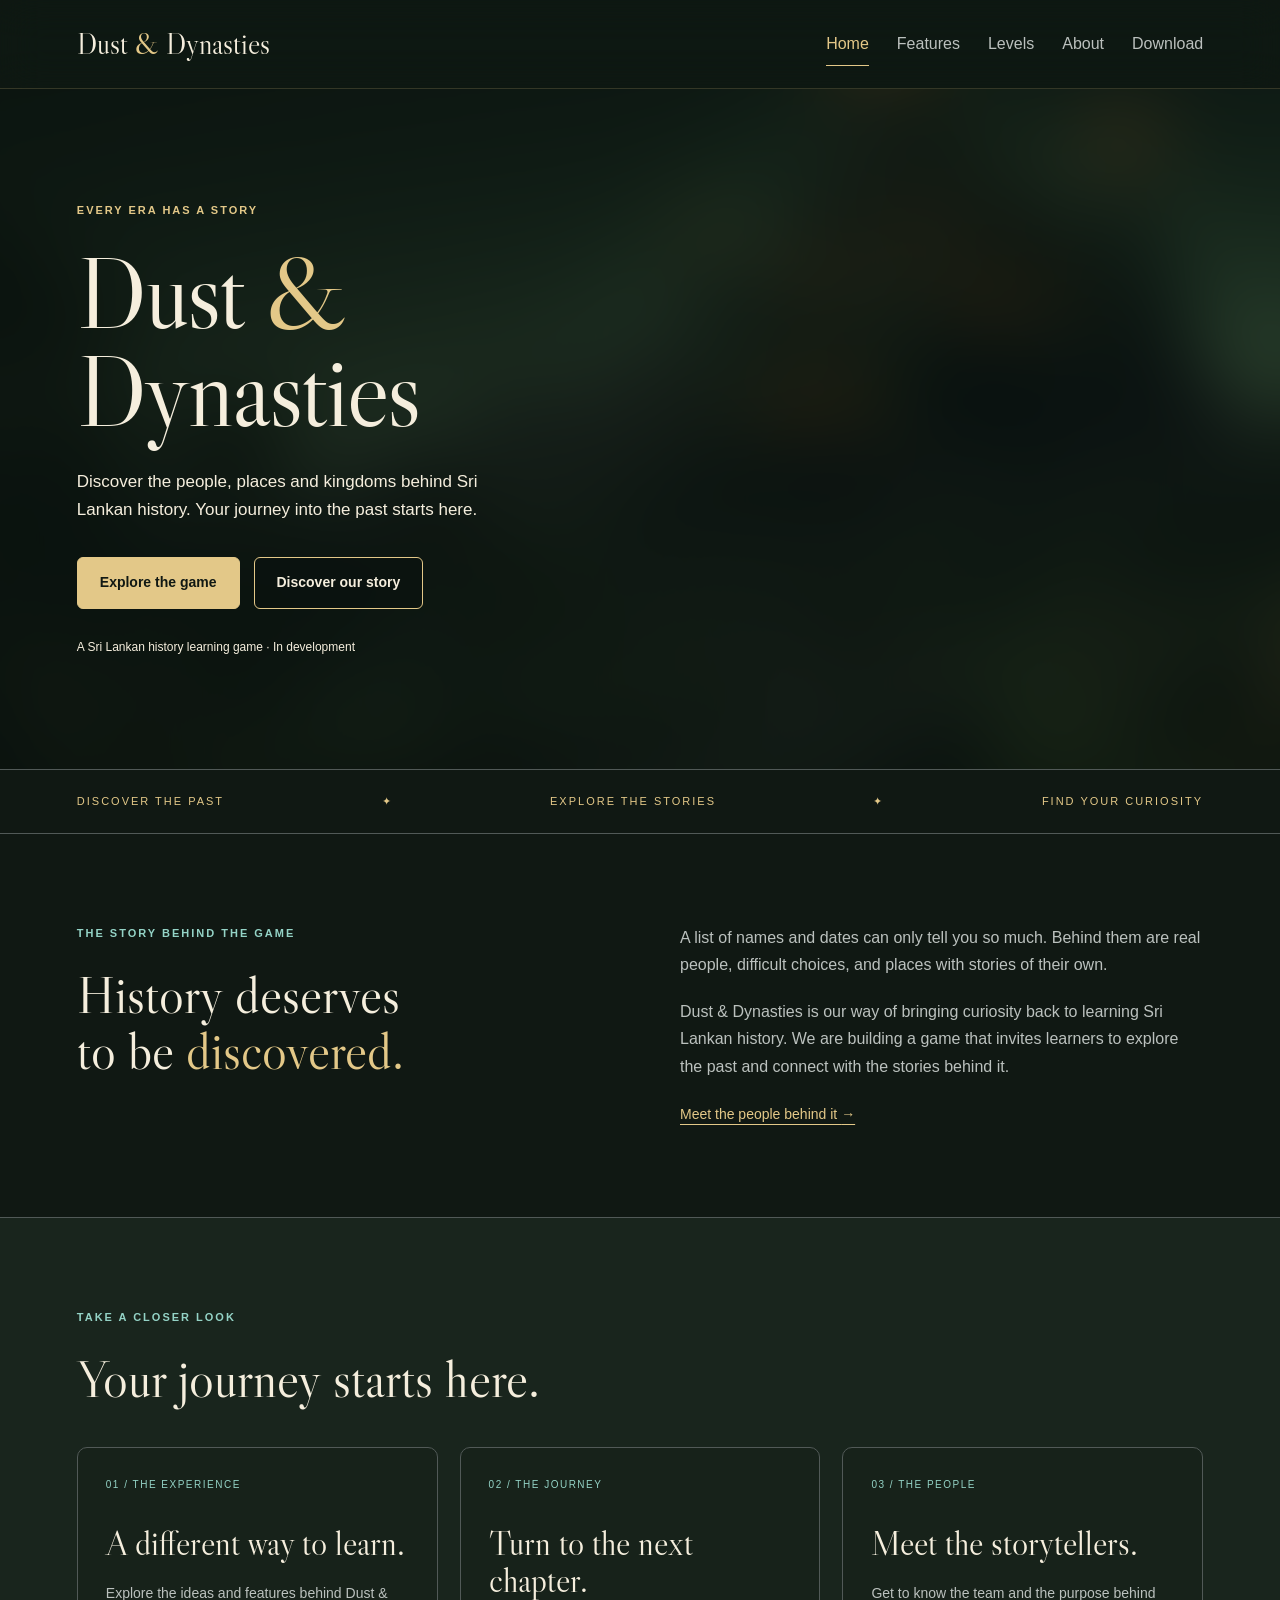
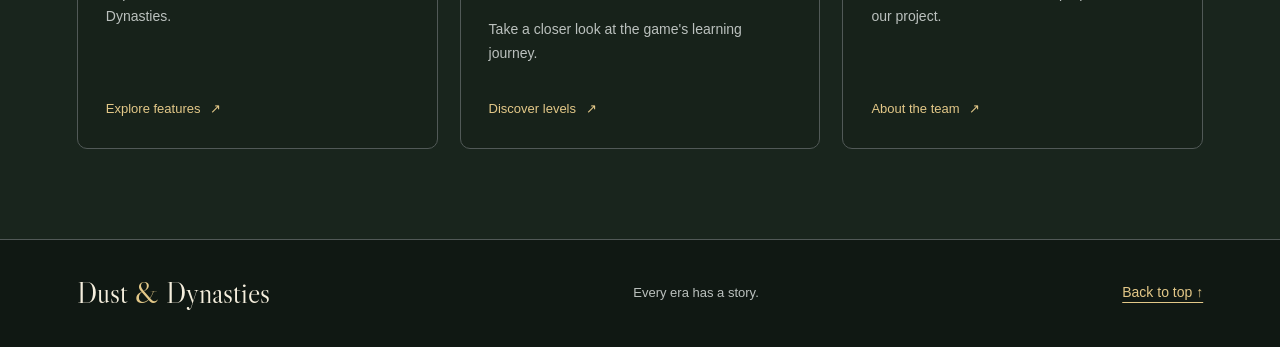
==== index.html @ 49cabfc5 "improve nav bar and animations" ====
<!DOCTYPE html>
<html lang="en">
<head>
    <meta charset="UTF-8">
    <meta name="viewport" content="width=device-width, initial-scale=1.0">
    <meta name="description" content="Discover Dust &amp; Dynasties, a Sri Lankan history learning game. Explore the idea, its features, and the team behind it.">
    <title>Dust &amp; Dynasties | Every era has a story</title>
    <link rel="stylesheet" href="css/style.css?v=9">
    <script src="js/script.js?v=9" defer></script>
</head>
<body>
    <a class="skip-link" href="#main-content">Skip to content</a>

    <header class="site-header">
        <div class="container header-content">
            <a class="logo" href="index.html">Dust <span>&amp;</span> Dynasties</a>

            <button class="menu-button" type="button" aria-controls="main-nav" aria-expanded="false">
                Menu
            </button>

            <nav id="main-nav" aria-label="Main navigation">
                <ul class="nav-links">
                    <li><a class="active" href="index.html" aria-current="page">Home</a></li>
                    <li><a href="features.html">Features</a></li>
                    <li><a href="levels.html">Levels</a></li>
                    <li><a href="about.html">About</a></li>
                    <li><a href="download.html">Download</a></li>
                </ul>
            </nav>
        </div>
    </header>

    <main id="main-content" tabindex="-1">
        <section class="intro">
            <div class="container">
                <div class="intro-copy">
                    <p class="eyebrow">Every era has a story</p>

                    <h1>Dust <span>&amp;</span><br>Dynasties</h1>

                    <p class="intro-text">Discover the people, places and kingdoms behind Sri Lankan history. Your journey into the past starts here.</p>

                    <div class="button-group">
                        <a class="button button-primary" href="features.html">Explore the game</a>
                        <a class="button button-secondary" href="#the-story">Discover our story</a>
                    </div>

                    <p class="intro-note">A Sri Lankan history learning game · In development</p>
                </div>
            </div>
        </section>

        <div class="chapter-strip">
            <div class="container strip-content">
                <span>Discover the past</span>
                <span aria-hidden="true">✦</span>
                <span>Explore the stories</span>
                <span aria-hidden="true">✦</span>
                <span>Find your curiosity</span>
            </div>
        </div>

        <section class="section" id="the-story">
            <div class="container story-layout">
                <div class="reveal">
                    <p class="eyebrow">The story behind the game</p>
                    <h2>History deserves<br>to be <span>discovered.</span></h2>
                </div>

                <div class="story-copy reveal">
                    <p>A list of names and dates can only tell you so much. Behind them are real people, difficult choices, and places with stories of their own.</p>

                    <p>Dust &amp; Dynasties is our way of bringing curiosity back to learning Sri Lankan history. We are building a game that invites learners to explore the past and connect with the stories behind it.</p>

                    <a class="text-link" href="about.html">
                        Meet the people behind it
                        <span aria-hidden="true">&#8594;</span>
                    </a>
                </div>
            </div>
        </section>

        <section class="section explore-section">
            <div class="container">
                <div class="reveal">
                    <p class="eyebrow">Take a closer look</p>
                    <h2>Your journey starts here.</h2>
                </div>

                <div class="card-row">
                    <a class="explore-card reveal" href="features.html">
                        <span class="card-number">01 / THE EXPERIENCE</span>
                        <h3>A different way to learn.</h3>
                        <p>Explore the ideas and features behind Dust &amp; Dynasties.</p>
                        <span class="card-link">
                            Explore features
                            <span aria-hidden="true">&#8599;</span>
                        </span>
                    </a>

                    <a class="explore-card reveal" href="levels.html">
                        <span class="card-number">02 / THE JOURNEY</span>
                        <h3>Turn to the next chapter.</h3>
                        <p>Take a closer look at the game's learning journey.</p>
                        <span class="card-link">
                            Discover levels
                            <span aria-hidden="true">&#8599;</span>
                        </span>
                    </a>

                    <a class="explore-card reveal" href="about.html">
                        <span class="card-number">03 / THE PEOPLE</span>
                        <h3>Meet the storytellers.</h3>
                        <p>Get to know the team and the purpose behind our project.</p>
                        <span class="card-link">
                            About the team
                            <span aria-hidden="true">&#8599;</span>
                        </span>
                    </a>
                </div>
            </div>
        </section>
    </main>

    <footer class="site-footer">
        <div class="container footer-content">
            <a class="logo" href="index.html">Dust <span>&amp;</span> Dynasties</a>
            <p>Every era has a story.</p>
            <a class="text-link" href="#main-content">Back to top &#8593;</a>
        </div>
    </footer>
</body>
</html>
---- css/style.css ----
@import url('https://fonts.googleapis.com/css2?family=Libre+Caslon+Display&display=swap');

:root {
    --background: #101813;
    --surface: #19251D;
    --text: #F5EEDD;
    --muted: #BBC1BE;
    --gold: #E3C888;
    --teal: #94D3C6;
    --border: #515957;
    --heading-font: 'Libre Caslon Display', Georgia, serif;
}

* {
    margin: 0;
    padding: 0;
    box-sizing: border-box;
}

html {
    scroll-behavior: smooth;
    scroll-padding-top: 150px;
}

body {
    background-color: var(--background);
    color: var(--text);
    font-family: Arial, sans-serif;
    font-size: 16px;
    line-height: 1.7;
    min-height: 100vh;
}

h1, h2, h3 {
    font-family: var(--heading-font);
    font-weight: 400;
    line-height: 1.08;
}

h2 {
    font-size: 52px;
}

h3 {
    font-size: 34px;
}

h1 span, h2 span {
    color: var(--gold);
}

a {
    color: inherit;
}

img {
    display: block;
    max-width: 100%;
    height: auto;
}

::selection {
    background-color: var(--gold);
    color: var(--background);
}

.container {
    width: 88%;
    max-width: 1180px;
    margin: 0 auto;
}

a:focus-visible, button:focus-visible {
    outline: 3px solid var(--teal);
    outline-offset: 6px;
}

.skip-link {
    position: fixed;
    top: -100px;
    left: 20px;
    background: var(--gold);
    color: var(--background);
    padding: 12px 20px;
    z-index: 200;
}

.skip-link:focus {
    top: 12px;
}

.site-header {
    position: sticky;
    top: 0;
    z-index: 100;
    background-color: rgba(16, 24, 19, 0.96);
    border-bottom: 1px solid rgba(227, 200, 136, 0.18);
    transition:
        background-color 0.3s ease,
        border-color 0.3s ease,
        box-shadow 0.3s ease;
}

.site-header.is-scrolled {
    border-bottom-color: rgba(227, 200, 136, 0.3);
    box-shadow:
        0 8px 30px rgba(0, 0, 0, 0.22),
        inset 0 1px 0 rgba(255, 255, 255, 0.06);
}

@supports ((backdrop-filter: blur(20px)) or (-webkit-backdrop-filter: blur(20px))) {
    .site-header {
        background-color: rgba(16, 24, 19, 0.55);
        -webkit-backdrop-filter: blur(20px) saturate(150%);
        backdrop-filter: blur(20px) saturate(150%);
    }

    .site-header.is-scrolled {
        background-color: rgba(16, 24, 19, 0.68);
    }
}

.header-content {
    display: flex;
    justify-content: space-between;
    align-items: center;
    gap: 24px;
    padding: 22px 0;
}

.logo {
    font-family: var(--heading-font);
    font-size: 29px;
    text-decoration: none;
    line-height: 1.2;
    transition: color 0.2s ease;
}

.logo span {
    color: var(--gold);
}

.logo:hover {
    color: var(--gold);
}

.nav-links {
    display: flex;
    flex-wrap: wrap;
    gap: 28px;
    list-style: none;
}

.nav-links a {
    display: inline-block;
    padding: 8px 0;
    color: var(--muted);
    text-decoration: none;
    border-bottom: 1px solid transparent;
    transition:
        color 0.2s ease,
        border-color 0.2s ease;
}

.nav-links a:hover, .nav-links a.active {
    color: var(--gold);
    border-bottom-color: var(--gold);
}

.menu-button {
    display: none;
    padding: 10px 16px;
    border: 1px solid var(--gold);
    border-radius: 6px;
    background: transparent;
    color: var(--gold);
    font: inherit;
    cursor: pointer;
    transition:
        background-color 0.2s ease,
        color 0.2s ease;
}

.menu-button:hover {
    background: var(--gold);
    color: var(--background);
}

.eyebrow {
    color: var(--teal);
    font-size: 11px;
    font-weight: bold;
    letter-spacing: 2px;
    text-transform: uppercase;
    margin-bottom: 24px;
}

.intro {
    position: relative;
    overflow: hidden;
    min-height: 680px;
    display: flex;
    align-items: center;
    padding: 90px 0;
    background-color: var(--background);
}

.intro::before {
    content: "";
    position: absolute;
    inset: -100px;
    background-image:
        linear-gradient(
            to right,
            rgba(10, 18, 14, 0.85),
            rgba(10, 18, 14, 0.45)
        ),
        url("../images/home-background.jpg");
    background-size: cover;
    background-position: center;
    background-repeat: no-repeat;
    filter: blur(40px);
}

.intro > .container {
    position: relative;
    z-index: 1;
}

.intro-copy {
    max-width: 580px;
    animation: fade-up 0.8s ease;
}

.intro .eyebrow {
    color: var(--gold);
}

.intro h1 {
    font-size: 100px;
    line-height: 0.98;
    letter-spacing: -2px;
    margin-bottom: 28px;
}

.intro-text {
    max-width: 460px;
    color: var(--text);
    font-size: 17px;
    margin-bottom: 32px;
}

.button-group {
    display: flex;
    flex-wrap: wrap;
    gap: 14px;
}

.button {
    display: inline-block;
    padding: 13px 22px;
    border: 1px solid transparent;
    border-radius: 6px;
    font-size: 14px;
    font-weight: bold;
    text-align: center;
    text-decoration: none;
    transition:
        transform 0.2s ease,
        background-color 0.2s ease,
        color 0.2s ease,
        border-color 0.2s ease,
        box-shadow 0.2s ease;
}

.button-primary {
    background: var(--gold);
    color: var(--background);
    border-color: var(--gold);
}

.button-primary:hover {
    background: var(--text);
    border-color: var(--text);
}

.button-secondary {
    background-color: rgba(10, 18, 14, 0.65);
    border-color: var(--gold);
    color: var(--text);
}

.button-secondary:hover {
    background: var(--gold);
    color: var(--background);
}

.button:active {
    transform: scale(0.98);
}

.intro-note {
    color: var(--text);
    font-size: 12px;
    margin-top: 28px;
}

.chapter-strip {
    border-top: 1px solid var(--border);
    border-bottom: 1px solid var(--border);
}

.strip-content {
    display: flex;
    justify-content: space-between;
    align-items: center;
    gap: 20px;
    padding: 22px 0;
    color: var(--gold);
    font-size: 11px;
    letter-spacing: 2px;
    text-transform: uppercase;
}

.section {
    padding: 90px 0;
}

.story-layout {
    display: flex;
    gap: 80px;
}

.story-layout > div {
    flex: 1;
    min-width: 0;
}

.story-copy p {
    color: var(--muted);
    margin-bottom: 20px;
}

.text-link {
    color: var(--gold);
    text-decoration: underline;
    text-underline-offset: 5px;
    font-size: 14px;
    transition: color 0.2s ease;
}

.text-link:hover {
    color: var(--text);
}

.explore-section {
    background: var(--surface);
    border-top: 1px solid var(--border);
}

.card-row {
    display: flex;
    gap: 22px;
    margin-top: 40px;
}

.explore-card {
    flex: 1;
    min-width: 0;
    padding: 28px;
    border: 1px solid var(--border);
    border-radius: 10px;
    text-decoration: none;
    display: flex;
    flex-direction: column;
    background-color: rgba(16, 24, 19, 0.25);
    transition:
        transform 0.25s ease,
        border-color 0.25s ease,
        background-color 0.25s ease,
        box-shadow 0.25s ease;
}

.explore-card:hover {
    border-color: var(--gold);
    background-color: var(--background);
}

.card-number {
    color: var(--teal);
    font-size: 10px;
    letter-spacing: 1.5px;
    margin-bottom: 32px;
}

.explore-card h3 {
    margin-bottom: 20px;
}

.explore-card p {
    color: var(--muted);
    font-size: 14px;
    margin-bottom: 32px;
}

.card-link {
    color: var(--gold);
    font-size: 13px;
    margin-top: auto;
}

.card-link span {
    display: inline-block;
    margin-left: 6px;
    transition: transform 0.25s ease;
}

.site-footer {
    border-top: 1px solid var(--border);
}

.footer-content {
    display: flex;
    align-items: center;
    justify-content: space-between;
    gap: 24px;
    padding: 36px 0;
}

.footer-content p {
    color: var(--muted);
    font-size: 13px;
}

.reveal.is-visible {
    animation: fade-up 0.7s ease;
}

@keyframes fade-up {
    from {
        opacity: 0;
        transform: translateY(20px);
    }

    to {
        opacity: 1;
        transform: translateY(0);
    }
}

@media (hover: hover) {
    .button:hover {
        transform: translateY(-3px);
        box-shadow: 0 8px 22px rgba(0, 0, 0, 0.2);
    }

    .button:active {
        transform: scale(0.98);
    }

    .explore-card:hover {
        transform: translateY(-6px);
        box-shadow: 0 14px 30px rgba(0, 0, 0, 0.2);
    }

    .explore-card:hover .card-link span {
        transform: translate(3px, -3px);
    }
}

@media (max-width: 1000px) {
    .header-content {
        flex-wrap: wrap;
    }

    .intro h1 {
        font-size: 80px;
    }

    .story-layout {
        gap: 40px;
    }

    .card-row {
        flex-wrap: wrap;
    }

    .explore-card {
        flex-basis: 280px;
    }
}

@media (max-width: 700px) {
    .header-content {
        gap: 16px;
        padding: 16px 0;
    }

    .logo {
        font-size: 25px;
    }

    .header-content > .logo {
        max-width: 65%;
    }

    .menu-ready .menu-button {
        display: block;
    }

    #main-nav {
        width: 100%;
        max-height: 65vh;
        overflow-y: auto;
    }

    .menu-ready #main-nav {
        display: none;
    }

    .menu-ready #main-nav.is-open {
        display: block;
        animation: fade-up 0.25s ease;
    }

    .nav-links {
        flex-direction: column;
        gap: 4px;
    }

    .nav-links a {
        display: block;
        padding: 10px 0;
    }

    .intro {
        min-height: 600px;
        padding: 64px 0;
    }

    .intro::before {
        background-position: 65% center;
        background-image:
            linear-gradient(
                rgba(10, 18, 14, 0.65),
                rgba(10, 18, 14, 0.85)
            ),
            url("../images/home-background.jpg");
    }

    .intro h1 {
        font-size: 64px;
    }

    .intro-text {
        font-size: 16px;
    }

    .strip-content {
        flex-direction: column;
        gap: 10px;
        padding: 24px 0;
    }

    .strip-content span[aria-hidden] {
        display: none;
    }

    .section {
        padding: 56px 0;
    }

    h2 {
        font-size: 42px;
    }

    .story-layout {
        flex-direction: column;
        gap: 28px;
    }

    .card-row {
        flex-direction: column;
    }

    .explore-card {
        flex-basis: auto;
    }

    .footer-content {
        flex-direction: column;
        align-items: flex-start;
    }
}

@media (prefers-reduced-motion: reduce) {
    html {
        scroll-behavior: auto;
    }

    *, *::before, *::after {
        animation: none !important;
        transition: none !important;
    }

    .button:hover, .button:active, .explore-card:hover {
        transform: none;
    }

    .explore-card:hover .card-link span {
        transform: none;
    }
}
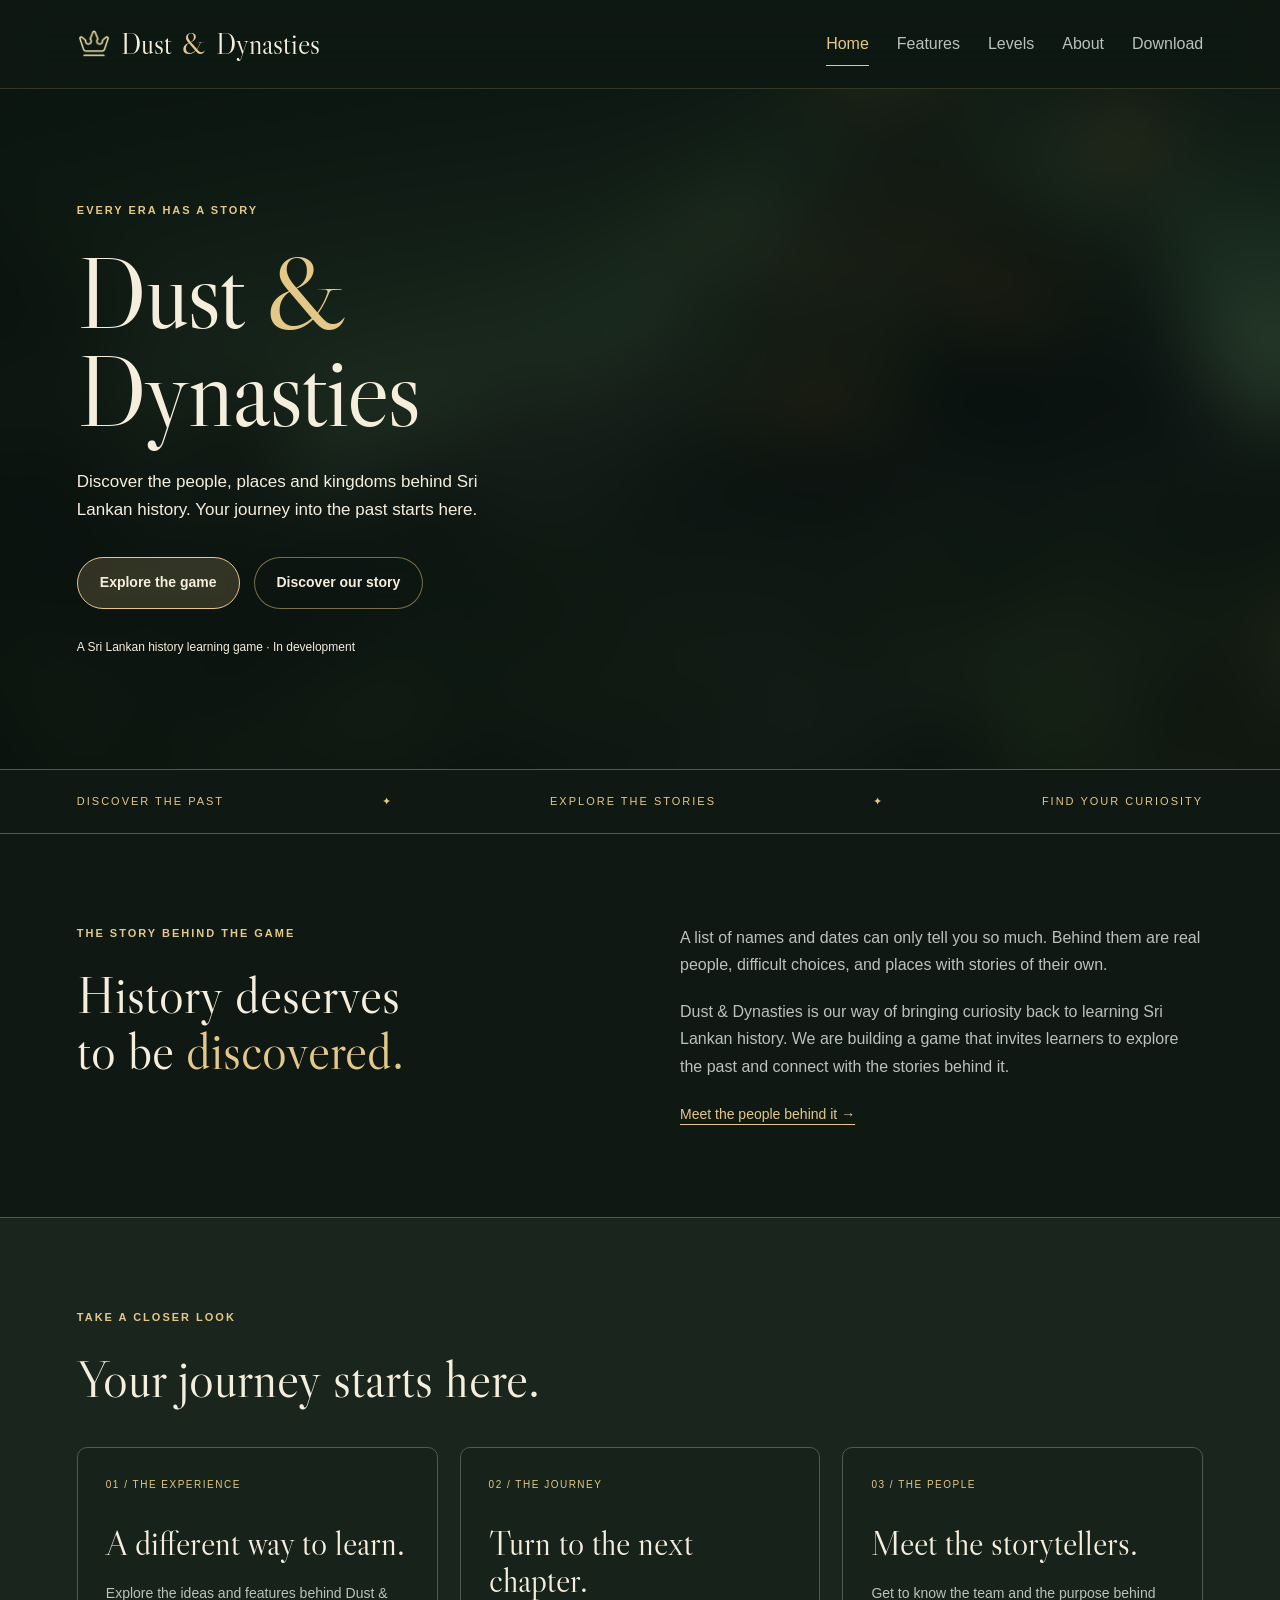
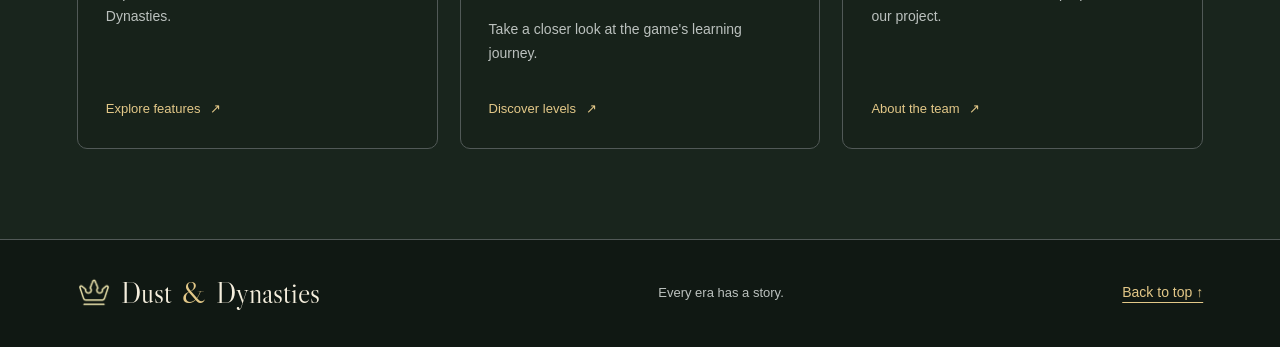
==== commit 7b64be96: "logo added and adjusted the styles" ====
--- a/index.html
+++ b/index.html
@@ -5,19 +5,19 @@
     <meta name="viewport" content="width=device-width, initial-scale=1.0">
     <meta name="description" content="Discover Dust &amp; Dynasties, a Sri Lankan history learning game. Explore the idea, its features, and the team behind it.">
     <title>Dust &amp; Dynasties | Every era has a story</title>
-    <link rel="stylesheet" href="css/style.css?v=9">
-    <script src="js/script.js?v=9" defer></script>
+    <link rel="icon" type="image/png" href="images/logo.png">
+    <link rel="stylesheet" href="css/style.css?v=10">
+    <script src="js/script.js?v=10" defer></script>
 </head>
 <body>
     <a class="skip-link" href="#main-content">Skip to content</a>
 
     <header class="site-header">
         <div class="container header-content">
-            <a class="logo" href="index.html">Dust <span>&amp;</span> Dynasties</a>
-
-            <button class="menu-button" type="button" aria-controls="main-nav" aria-expanded="false">
-                Menu
-            </button>
+            <a class="logo" href="index.html">
+                <img class="logo-img" src="images/logo.png" alt="">
+                Dust <span>&amp;</span> Dynasties
+            </a>
 
             <nav id="main-nav" aria-label="Main navigation">
                 <ul class="nav-links">
@@ -125,7 +125,10 @@
 
     <footer class="site-footer">
         <div class="container footer-content">
-            <a class="logo" href="index.html">Dust <span>&amp;</span> Dynasties</a>
+            <a class="logo" href="index.html">
+                <img class="logo-img" src="images/logo.png" alt="">
+                Dust <span>&amp;</span> Dynasties
+            </a>
             <p>Every era has a story.</p>
             <a class="text-link" href="#main-content">Back to top &#8593;</a>
         </div>
--- a/css/style.css
+++ b/css/style.css
@@ -6,7 +6,6 @@
     --text: #F5EEDD;
     --muted: #BBC1BE;
     --gold: #E3C888;
-    --teal: #94D3C6;
     --border: #515957;
     --heading-font: 'Libre Caslon Display', Georgia, serif;
 }
@@ -71,7 +70,7 @@
 }
 
 a:focus-visible, button:focus-visible {
-    outline: 3px solid var(--teal);
+    outline: 3px solid var(--gold);
     outline-offset: 6px;
 }
 
@@ -129,11 +128,19 @@
 }
 
 .logo {
+    display: flex;
+    align-items: center;
+    gap: 10px;
     font-family: var(--heading-font);
     font-size: 29px;
     text-decoration: none;
     line-height: 1.2;
     transition: color 0.2s ease;
+}
+
+.logo-img {
+    width: 34px;
+    height: auto;
 }
 
 .logo span {
@@ -167,27 +174,8 @@
     border-bottom-color: var(--gold);
 }
 
-.menu-button {
-    display: none;
-    padding: 10px 16px;
-    border: 1px solid var(--gold);
-    border-radius: 6px;
-    background: transparent;
-    color: var(--gold);
-    font: inherit;
-    cursor: pointer;
-    transition:
-        background-color 0.2s ease,
-        color 0.2s ease;
-}
-
-.menu-button:hover {
-    background: var(--gold);
-    color: var(--background);
-}
-
 .eyebrow {
-    color: var(--teal);
+    color: var(--gold);
     font-size: 11px;
     font-weight: bold;
     letter-spacing: 2px;
@@ -260,7 +248,7 @@
     display: inline-block;
     padding: 13px 22px;
     border: 1px solid transparent;
-    border-radius: 6px;
+    border-radius: 999px;
     font-size: 14px;
     font-weight: bold;
     text-align: center;
@@ -274,25 +262,29 @@
 }
 
 .button-primary {
-    background: var(--gold);
-    color: var(--background);
-    border-color: var(--gold);
-}
-
-.button-primary:hover {
-    background: var(--text);
-    border-color: var(--text);
-}
-
-.button-secondary {
-    background-color: rgba(10, 18, 14, 0.65);
+    background-color: rgba(227, 200, 136, 0.18);
     border-color: var(--gold);
     color: var(--text);
+    -webkit-backdrop-filter: blur(8px);
+    backdrop-filter: blur(8px);
+}
+
+.button-primary:hover {
+    background-color: var(--gold);
+    color: var(--background);
+}
+
+.button-secondary {
+    background-color: rgba(16, 24, 19, 0.35);
+    border-color: rgba(227, 200, 136, 0.5);
+    color: var(--text);
+    -webkit-backdrop-filter: blur(8px);
+    backdrop-filter: blur(8px);
 }
 
 .button-secondary:hover {
-    background: var(--gold);
-    color: var(--background);
+    background-color: rgba(227, 200, 136, 0.12);
+    border-color: var(--gold);
 }
 
 .button:active {
@@ -387,7 +379,7 @@
 }
 
 .card-number {
-    color: var(--teal);
+    color: var(--gold);
     font-size: 10px;
     letter-spacing: 1.5px;
     margin-bottom: 32px;
@@ -492,8 +484,10 @@
 
 @media (max-width: 700px) {
     .header-content {
-        gap: 16px;
-        padding: 16px 0;
+        flex-direction: column;
+        align-items: stretch;
+        gap: 12px;
+        padding: 16px 0 10px;
     }
 
     .logo {
@@ -501,36 +495,42 @@
     }
 
     .header-content > .logo {
-        max-width: 65%;
-    }
-
-    .menu-ready .menu-button {
+        max-width: 100%;
+        justify-content: center;
+        text-align: center;
+    }
+
+    #main-nav {
         display: block;
-    }
-
-    #main-nav {
         width: 100%;
-        max-height: 65vh;
-        overflow-y: auto;
-    }
-
-    .menu-ready #main-nav {
+        overflow-x: auto;
+        overflow-y: hidden;
+        scrollbar-width: none;
+    }
+
+    #main-nav::-webkit-scrollbar {
         display: none;
     }
 
-    .menu-ready #main-nav.is-open {
-        display: block;
-        animation: fade-up 0.25s ease;
-    }
-
     .nav-links {
-        flex-direction: column;
-        gap: 4px;
+        flex-direction: row;
+        flex-wrap: nowrap;
+        justify-content: space-between;
+        gap: 20px;
+        width: max-content;
+        min-width: 100%;
+        padding: 8px 6px;
+    }
+
+    .nav-links li {
+        flex-shrink: 0;
     }
 
     .nav-links a {
         display: block;
-        padding: 10px 0;
+        padding: 8px 0;
+        font-size: 13px;
+        white-space: nowrap;
     }
 
     .intro {
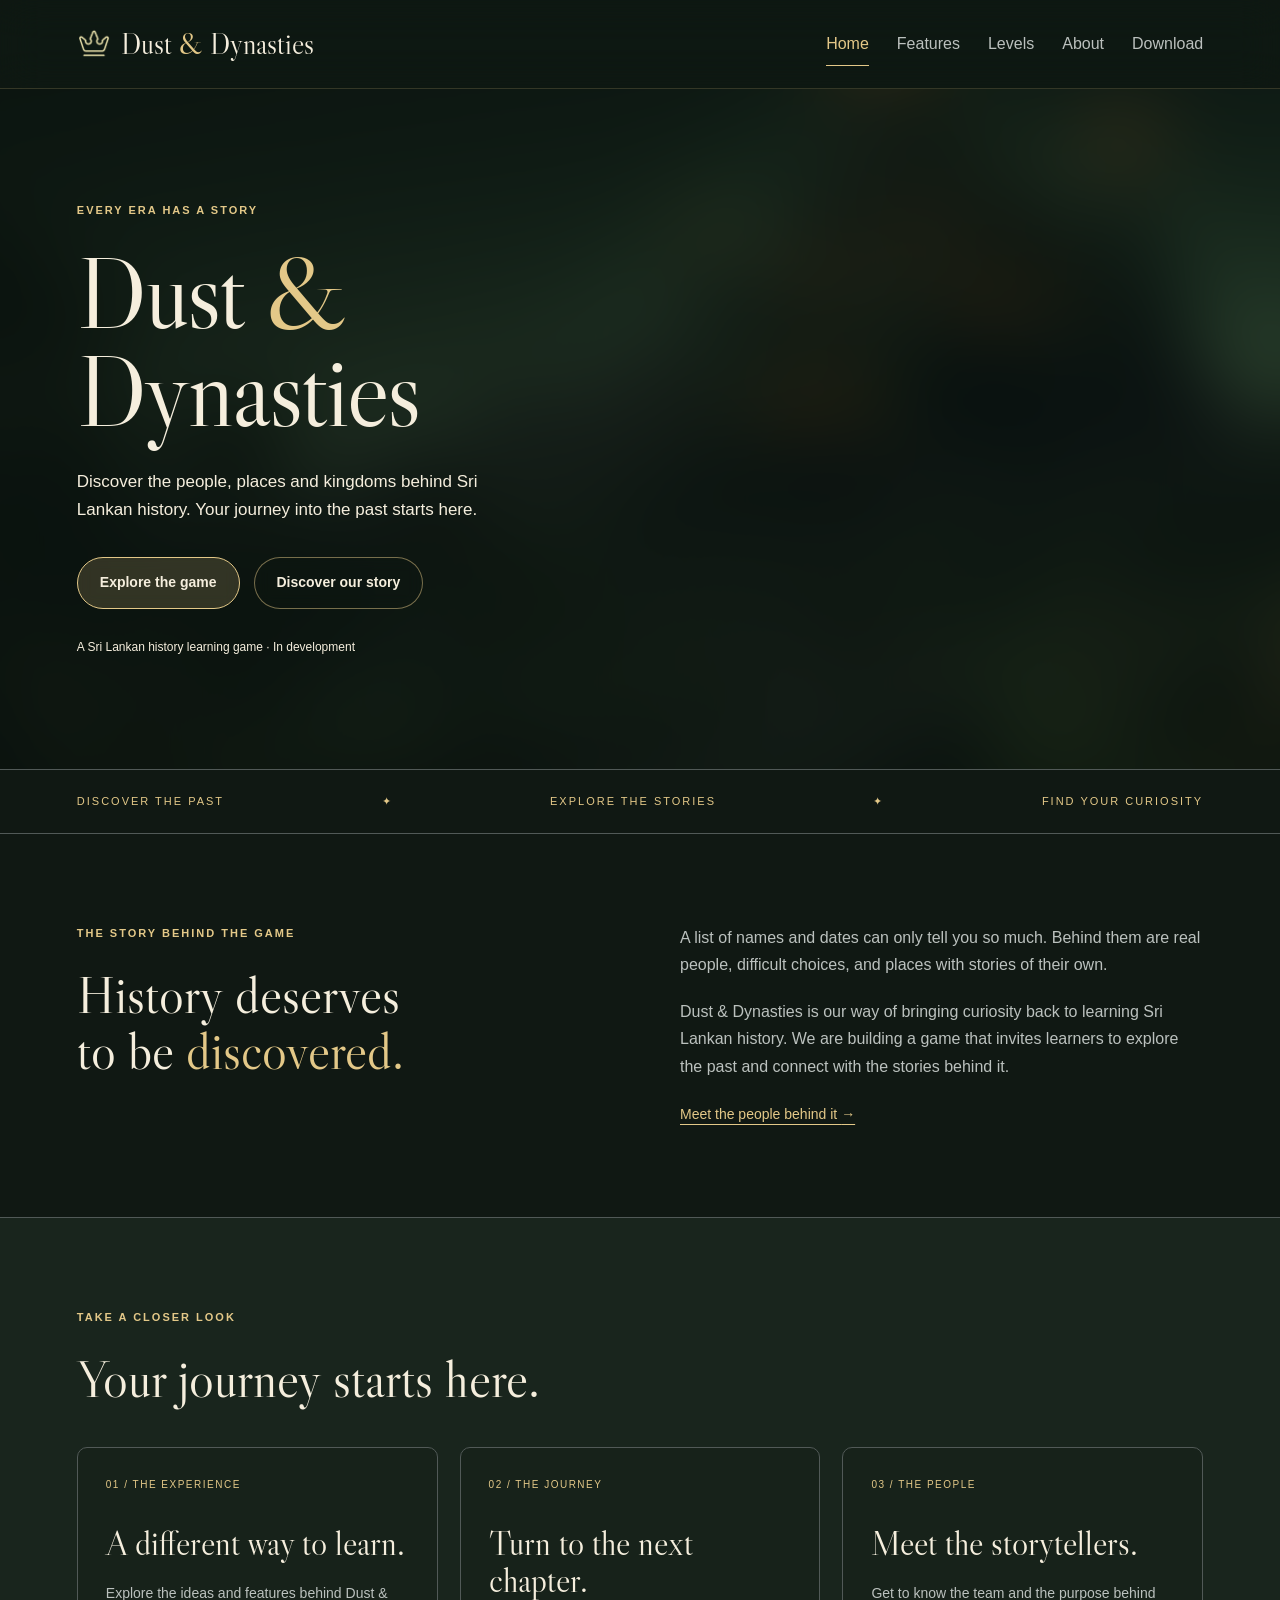
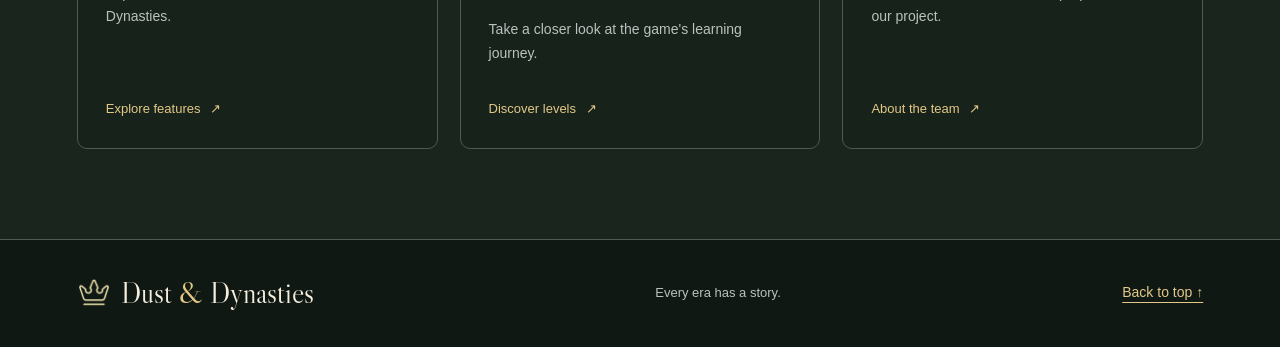
==== commit 9006b838: "refactor logo structure and enhance reveal animations" ====
--- a/index.html
+++ b/index.html
@@ -6,8 +6,8 @@
     <meta name="description" content="Discover Dust &amp; Dynasties, a Sri Lankan history learning game. Explore the idea, its features, and the team behind it.">
     <title>Dust &amp; Dynasties | Every era has a story</title>
     <link rel="icon" type="image/png" href="images/logo.png">
-    <link rel="stylesheet" href="css/style.css?v=10">
-    <script src="js/script.js?v=10" defer></script>
+    <link rel="stylesheet" href="css/style.css?v=11">
+    <script src="js/script.js?v=11" defer></script>
 </head>
 <body>
     <a class="skip-link" href="#main-content">Skip to content</a>
@@ -16,7 +16,7 @@
         <div class="container header-content">
             <a class="logo" href="index.html">
                 <img class="logo-img" src="images/logo.png" alt="">
-                Dust <span>&amp;</span> Dynasties
+                <span class="logo-text">Dust <span>&amp;</span> Dynasties</span>
             </a>
 
             <nav id="main-nav" aria-label="Main navigation">
@@ -127,7 +127,7 @@
         <div class="container footer-content">
             <a class="logo" href="index.html">
                 <img class="logo-img" src="images/logo.png" alt="">
-                Dust <span>&amp;</span> Dynasties
+                <span class="logo-text">Dust <span>&amp;</span> Dynasties</span>
             </a>
             <p>Every era has a story.</p>
             <a class="text-link" href="#main-content">Back to top &#8593;</a>
--- a/css/style.css
+++ b/css/style.css
@@ -143,7 +143,7 @@
     height: auto;
 }
 
-.logo span {
+.logo-text span {
     color: var(--gold);
 }
 
@@ -424,8 +424,17 @@
     font-size: 13px;
 }
 
-.reveal.is-visible {
-    animation: fade-up 0.7s ease;
+.can-reveal .reveal {
+    opacity: 0;
+    transform: translateY(20px);
+    transition:
+        opacity 0.7s ease,
+        transform 0.7s ease;
+}
+
+.can-reveal .reveal.is-visible {
+    opacity: 1;
+    transform: translateY(0);
 }
 
 @keyframes fade-up {
@@ -498,6 +507,19 @@
         max-width: 100%;
         justify-content: center;
         text-align: center;
+    }
+
+    .logo-img {
+        width: 28px;
+    }
+
+    .button-group {
+        flex-direction: column;
+        align-items: stretch;
+    }
+
+    .button {
+        padding: 14px 22px;
     }
 
     #main-nav {
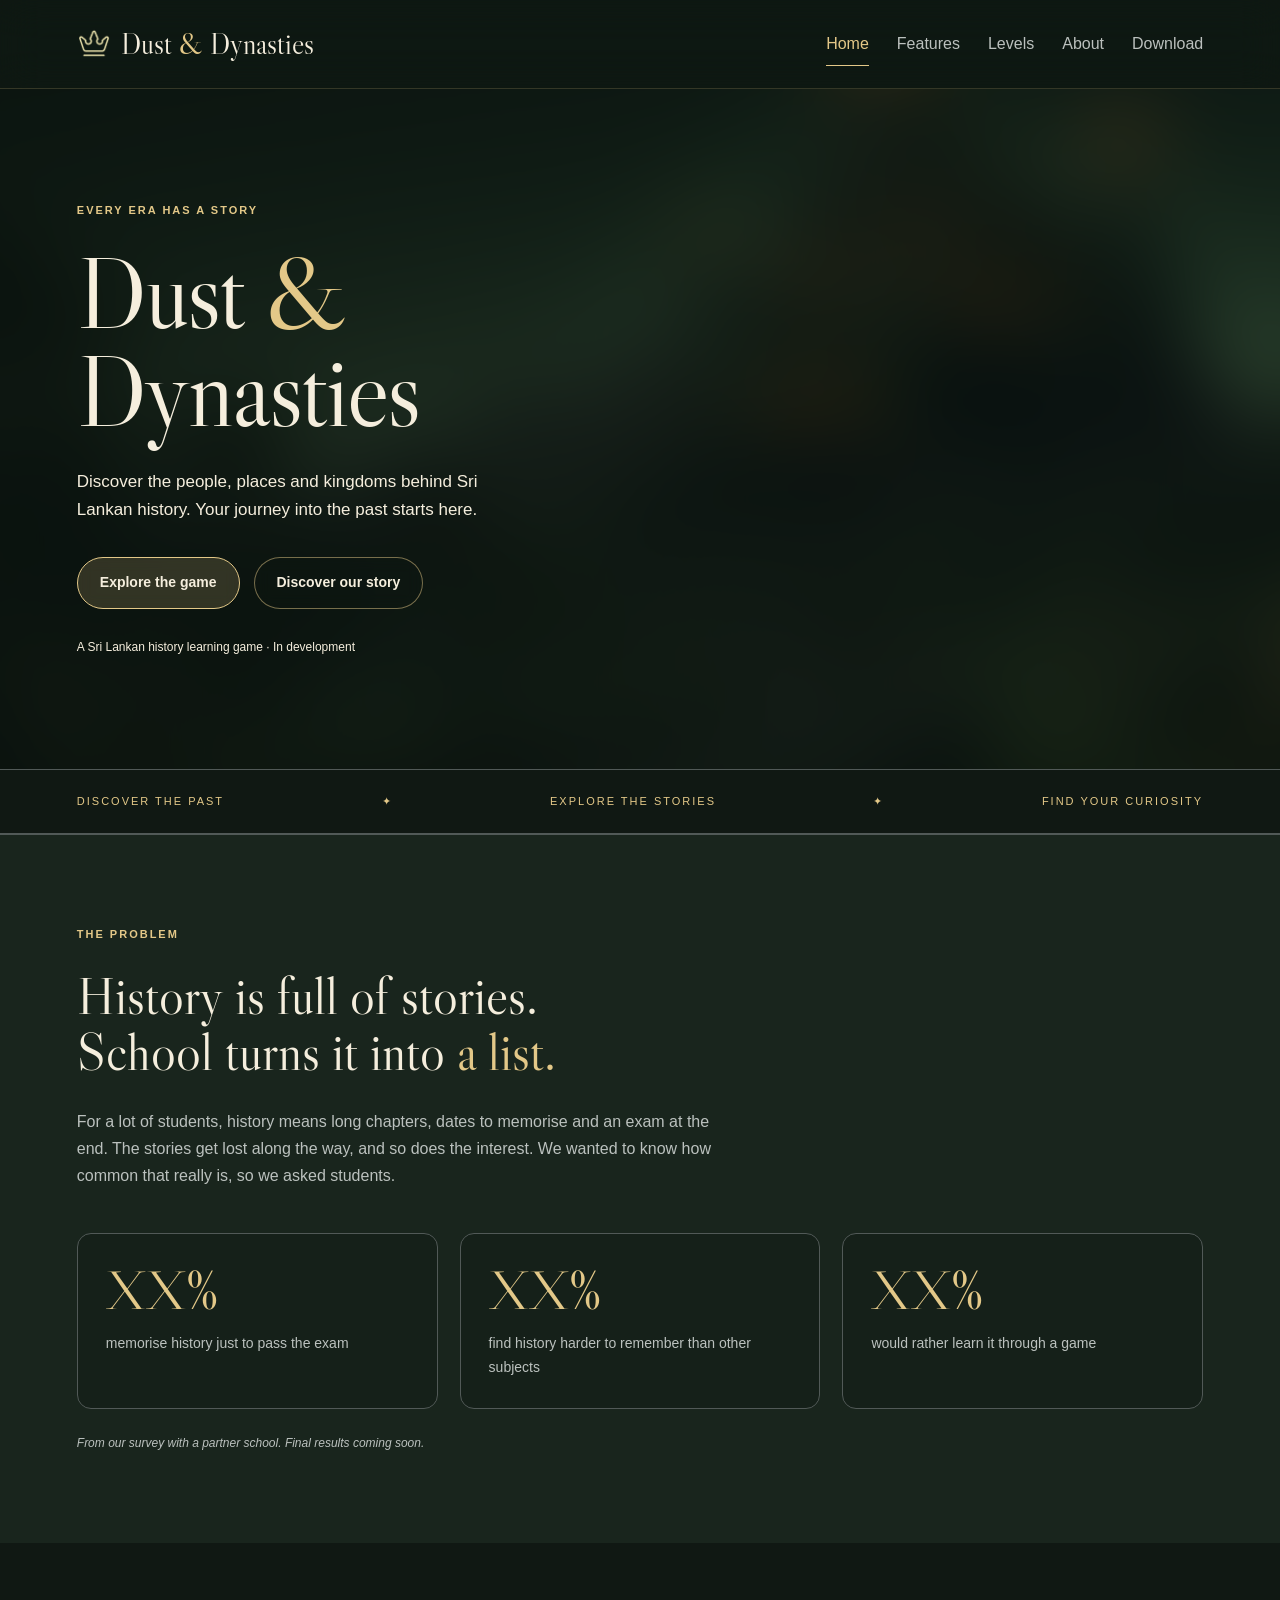
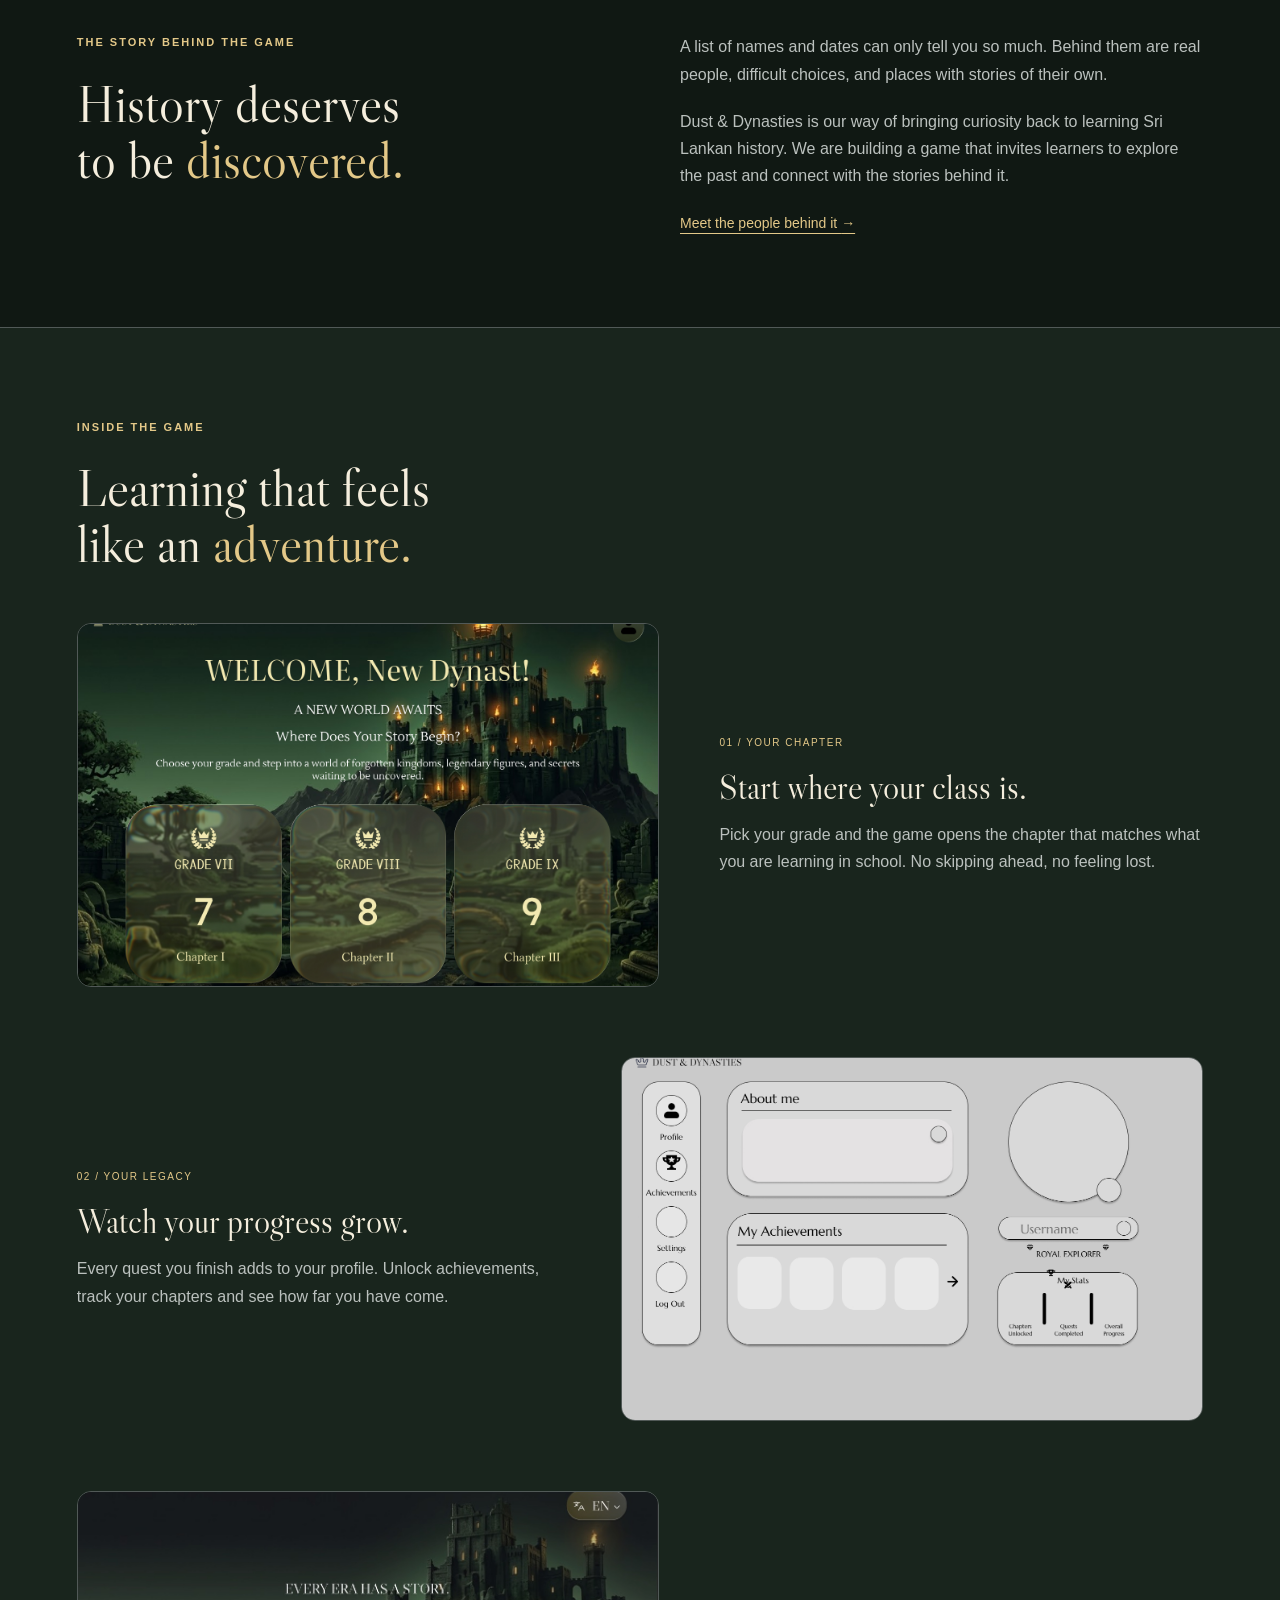
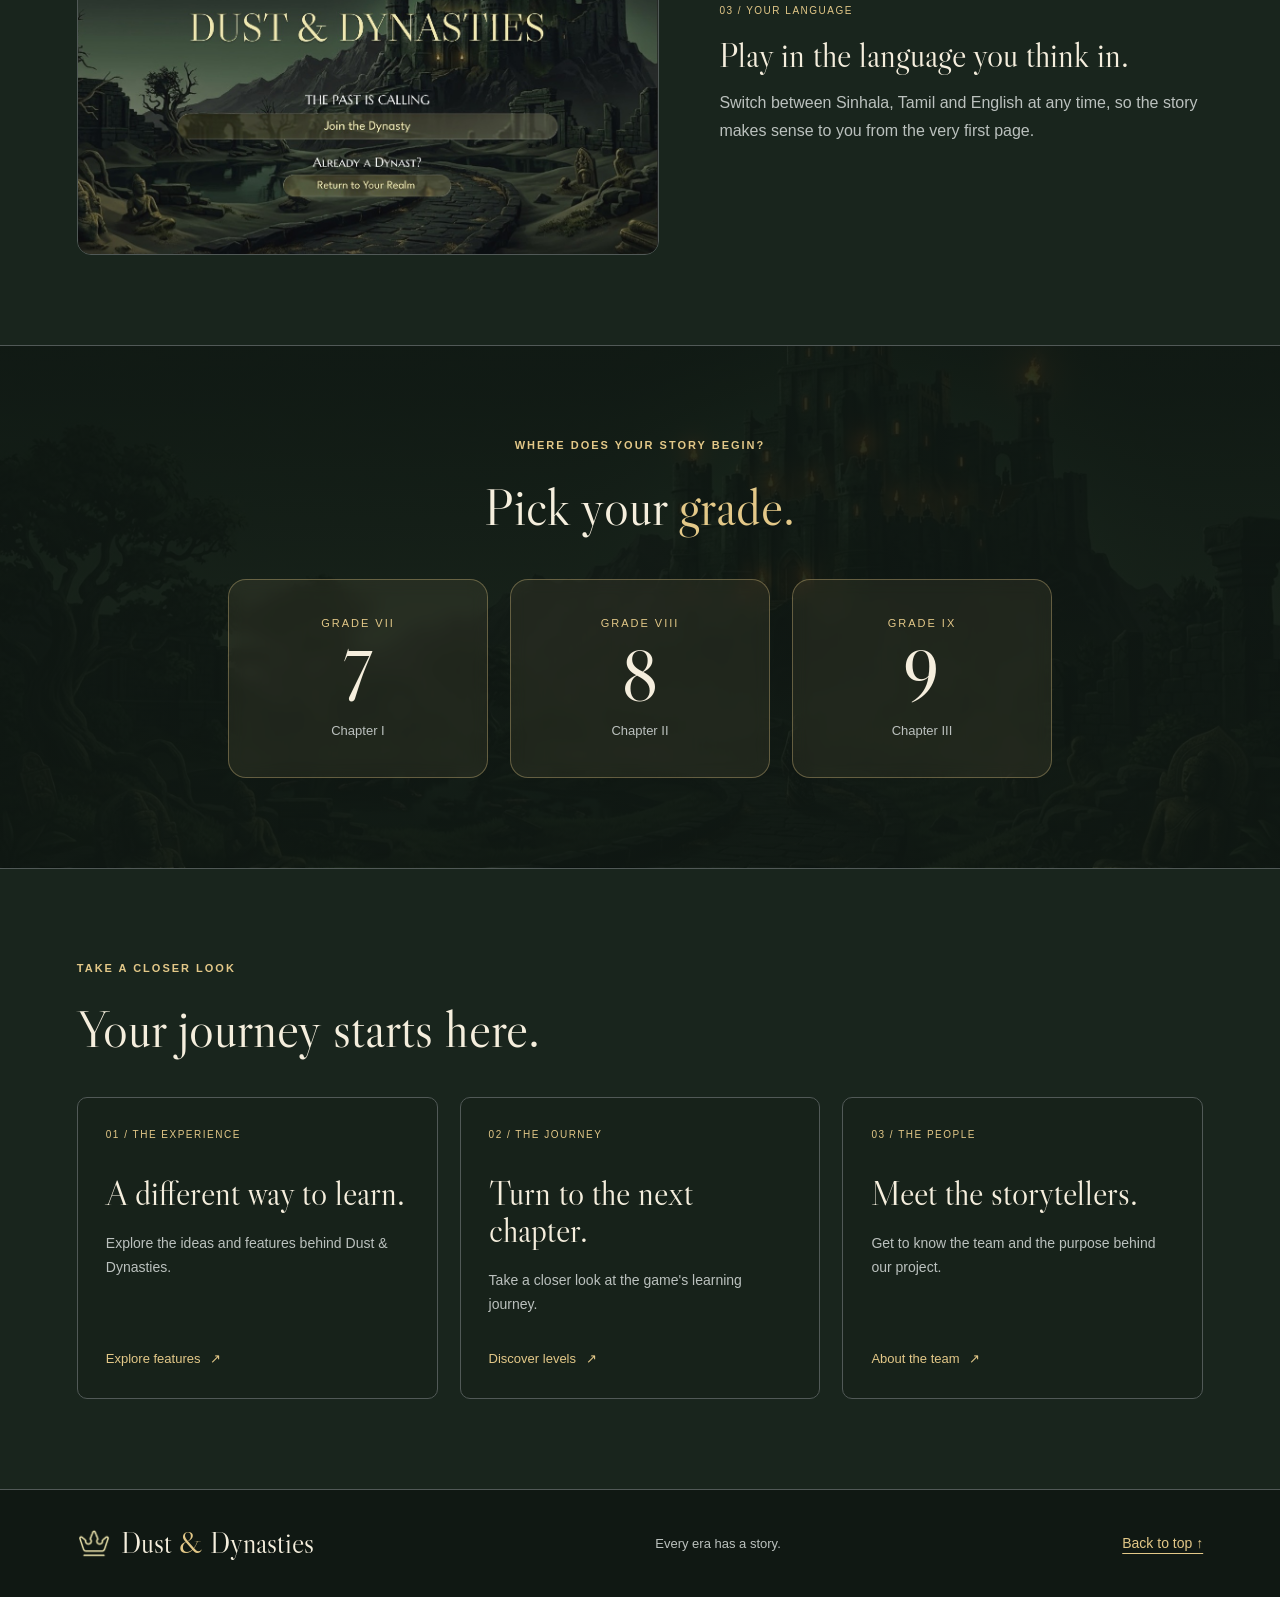
==== commit 33adec41: "added problem section, stats and grade cards" ====
--- a/index.html
+++ b/index.html
@@ -6,8 +6,8 @@
     <meta name="description" content="Discover Dust &amp; Dynasties, a Sri Lankan history learning game. Explore the idea, its features, and the team behind it.">
     <title>Dust &amp; Dynasties | Every era has a story</title>
     <link rel="icon" type="image/png" href="images/logo.png">
-    <link rel="stylesheet" href="css/style.css?v=11">
-    <script src="js/script.js?v=11" defer></script>
+    <link rel="stylesheet" href="css/style.css?v=12">
+    <script src="js/script.js?v=12" defer></script>
 </head>
 <body>
     <a class="skip-link" href="#main-content">Skip to content</a>
@@ -61,6 +61,36 @@
             </div>
         </div>
 
+        <section class="section problem-section" id="the-problem">
+            <div class="container">
+                <div class="reveal">
+                    <p class="eyebrow">The problem</p>
+                    <h2>History is full of stories.<br>School turns it into <span>a list.</span></h2>
+                </div>
+
+                <p class="problem-text reveal">For a lot of students, history means long chapters, dates to memorise and an exam at the end. The stories get lost along the way, and so does the interest. We wanted to know how common that really is, so we asked students.</p>
+
+                <div class="stat-row">
+                    <div class="stat-card reveal">
+                        <span class="stat-number">XX%</span>
+                        <p>memorise history just to pass the exam</p>
+                    </div>
+
+                    <div class="stat-card reveal">
+                        <span class="stat-number">XX%</span>
+                        <p>find history harder to remember than other subjects</p>
+                    </div>
+
+                    <div class="stat-card reveal">
+                        <span class="stat-number">XX%</span>
+                        <p>would rather learn it through a game</p>
+                    </div>
+                </div>
+
+                <p class="stat-note reveal">From our survey with a partner school. Final results coming soon.</p>
+            </div>
+        </section>
+
         <section class="section" id="the-story">
             <div class="container story-layout">
                 <div class="reveal">
@@ -76,6 +106,79 @@
                     <a class="text-link" href="about.html">
                         Meet the people behind it
                         <span aria-hidden="true">&#8594;</span>
+                    </a>
+                </div>
+            </div>
+        </section>
+
+        <section class="section features-preview">
+            <div class="container">
+                <div class="reveal">
+                    <p class="eyebrow">Inside the game</p>
+                    <h2>Learning that feels<br>like an <span>adventure.</span></h2>
+                </div>
+
+                <div class="feature-list">
+                    <article class="feature reveal">
+                        <div class="feature-img">
+                            <img src="images/screen-grades.png" alt="Grade selection screen with Grade 7, 8 and 9 shown as chapters">
+                        </div>
+                        <div class="feature-copy">
+                            <span class="card-number">01 / YOUR CHAPTER</span>
+                            <h3>Start where your class is.</h3>
+                            <p>Pick your grade and the game opens the chapter that matches what you are learning in school. No skipping ahead, no feeling lost.</p>
+                        </div>
+                    </article>
+
+                    <article class="feature reveal">
+                        <div class="feature-img">
+                            <img src="images/screen-profile.png" alt="Player profile screen showing achievements and progress stats">
+                        </div>
+                        <div class="feature-copy">
+                            <span class="card-number">02 / YOUR LEGACY</span>
+                            <h3>Watch your progress grow.</h3>
+                            <p>Every quest you finish adds to your profile. Unlock achievements, track your chapters and see how far you have come.</p>
+                        </div>
+                    </article>
+
+                    <article class="feature reveal">
+                        <div class="feature-img">
+                            <img src="images/screen-start.png" alt="Dust and Dynasties start screen with the language option">
+                        </div>
+                        <div class="feature-copy">
+                            <span class="card-number">03 / YOUR LANGUAGE</span>
+                            <h3>Play in the language you think in.</h3>
+                            <p>Switch between Sinhala, Tamil and English at any time, so the story makes sense to you from the very first page.</p>
+                        </div>
+                    </article>
+                </div>
+            </div>
+        </section>
+
+        <section class="section grades-section">
+            <div class="container">
+                <div class="center reveal">
+                    <p class="eyebrow">Where does your story begin?</p>
+                    <h2>Pick your <span>grade.</span></h2>
+                </div>
+
+                <div class="grade-row">
+                    <a class="grade-card reveal" href="levels.html">
+                        <span class="grade-label">Grade VII</span>
+                        <span class="grade-number">7</span>
+                        <span class="grade-chapter">Chapter I</span>
+                    </a>
+
+                    <a class="grade-card reveal" href="levels.html">
+                        <span class="grade-label">Grade VIII</span>
+                        <span class="grade-number">8</span>
+                        <span class="grade-chapter">Chapter II</span>
+                    </a>
+
+                    <a class="grade-card reveal" href="levels.html">
+                        <span class="grade-label">Grade IX</span>
+                        <span class="grade-number">9</span>
+                        <span class="grade-chapter">Chapter III</span>
                     </a>
                 </div>
             </div>
--- a/css/style.css
+++ b/css/style.css
@@ -345,6 +345,167 @@
     color: var(--text);
 }
 
+.problem-section {
+    background: var(--surface);
+    border-top: 1px solid var(--border);
+}
+
+.problem-text {
+    max-width: 640px;
+    color: var(--muted);
+    margin: 28px 0 44px;
+}
+
+.stat-row {
+    display: flex;
+    gap: 22px;
+}
+
+.stat-card {
+    flex: 1;
+    min-width: 0;
+    padding: 28px;
+    border: 1px solid var(--border);
+    border-radius: 14px;
+    background-color: rgba(16, 24, 19, 0.35);
+}
+
+.stat-number {
+    display: block;
+    font-family: var(--heading-font);
+    font-size: 56px;
+    line-height: 1;
+    color: var(--gold);
+    margin-bottom: 14px;
+}
+
+.stat-card p {
+    color: var(--muted);
+    font-size: 14px;
+}
+
+.stat-note {
+    color: var(--muted);
+    font-size: 12px;
+    font-style: italic;
+    margin-top: 24px;
+}
+
+.features-preview {
+    background: var(--surface);
+    border-top: 1px solid var(--border);
+}
+
+.feature-list {
+    display: flex;
+    flex-direction: column;
+    gap: 70px;
+    margin-top: 50px;
+}
+
+.feature {
+    display: flex;
+    align-items: center;
+    gap: 60px;
+}
+
+.feature:nth-child(even) {
+    flex-direction: row-reverse;
+}
+
+.feature-img {
+    flex: 1.2;
+    min-width: 0;
+    aspect-ratio: 16 / 10;
+    overflow: hidden;
+    border: 1px solid var(--border);
+    border-radius: 14px;
+    background-color: var(--background);
+}
+
+.feature-img img {
+    width: 100%;
+    height: 100%;
+    object-fit: cover;
+    transition: transform 0.5s ease;
+}
+
+.feature-copy {
+    flex: 1;
+    min-width: 0;
+}
+
+.feature-copy .card-number {
+    display: block;
+    margin-bottom: 18px;
+}
+
+.feature-copy h3 {
+    margin-bottom: 16px;
+}
+
+.feature-copy p {
+    color: var(--muted);
+}
+
+.grades-section {
+    background-image:
+        linear-gradient(
+            rgba(16, 24, 19, 0.88),
+            rgba(16, 24, 19, 0.92)
+        ),
+        url("../images/home-background.jpg");
+    background-size: cover;
+    background-position: center;
+    border-top: 1px solid var(--border);
+}
+
+.center {
+    text-align: center;
+}
+
+.grade-row {
+    display: flex;
+    justify-content: center;
+    gap: 22px;
+    margin-top: 44px;
+}
+
+.grade-card {
+    flex: 1;
+    max-width: 260px;
+    display: flex;
+    flex-direction: column;
+    align-items: center;
+    gap: 8px;
+    padding: 34px 20px;
+    text-align: center;
+    text-decoration: none;
+    border: 1px solid rgba(227, 200, 136, 0.35);
+    border-radius: 18px;
+    background-color: rgba(227, 200, 136, 0.08);
+    -webkit-backdrop-filter: blur(8px);
+    backdrop-filter: blur(8px);
+}
+
+.grade-label {
+    color: var(--gold);
+    font-size: 11px;
+    letter-spacing: 2px;
+    text-transform: uppercase;
+}
+
+.grade-number {
+    font-family: var(--heading-font);
+    font-size: 72px;
+    line-height: 1;
+}
+
+.grade-chapter {
+    color: var(--muted);
+    font-size: 13px;
+}
+
 .explore-section {
     background: var(--surface);
     border-top: 1px solid var(--border);
@@ -467,6 +628,10 @@
     .explore-card:hover .card-link span {
         transform: translate(3px, -3px);
     }
+
+    .feature:hover .feature-img img {
+        transform: scale(1.04);
+    }
 }
 
 @media (max-width: 1000px) {
@@ -488,6 +653,14 @@
 
     .explore-card {
         flex-basis: 280px;
+    }
+
+    .feature {
+        gap: 36px;
+    }
+
+    .stat-number {
+        font-size: 46px;
     }
 }
 
@@ -613,6 +786,34 @@
         flex-direction: column;
         align-items: flex-start;
     }
+
+    .stat-row {
+        flex-direction: column;
+    }
+
+    .feature-list {
+        gap: 48px;
+    }
+
+    .feature, .feature:nth-child(even) {
+        flex-direction: column;
+        align-items: stretch;
+        gap: 22px;
+    }
+
+    .feature-img {
+        flex: none;
+    }
+
+    .grade-row {
+        flex-direction: column;
+        align-items: center;
+    }
+
+    .grade-card {
+        width: 100%;
+        max-width: 320px;
+    }
 }
 
 @media (prefers-reduced-motion: reduce) {
@@ -632,4 +833,8 @@
     .explore-card:hover .card-link span {
         transform: none;
     }
+
+    .feature:hover .feature-img img {
+        transform: none;
+    }
 }
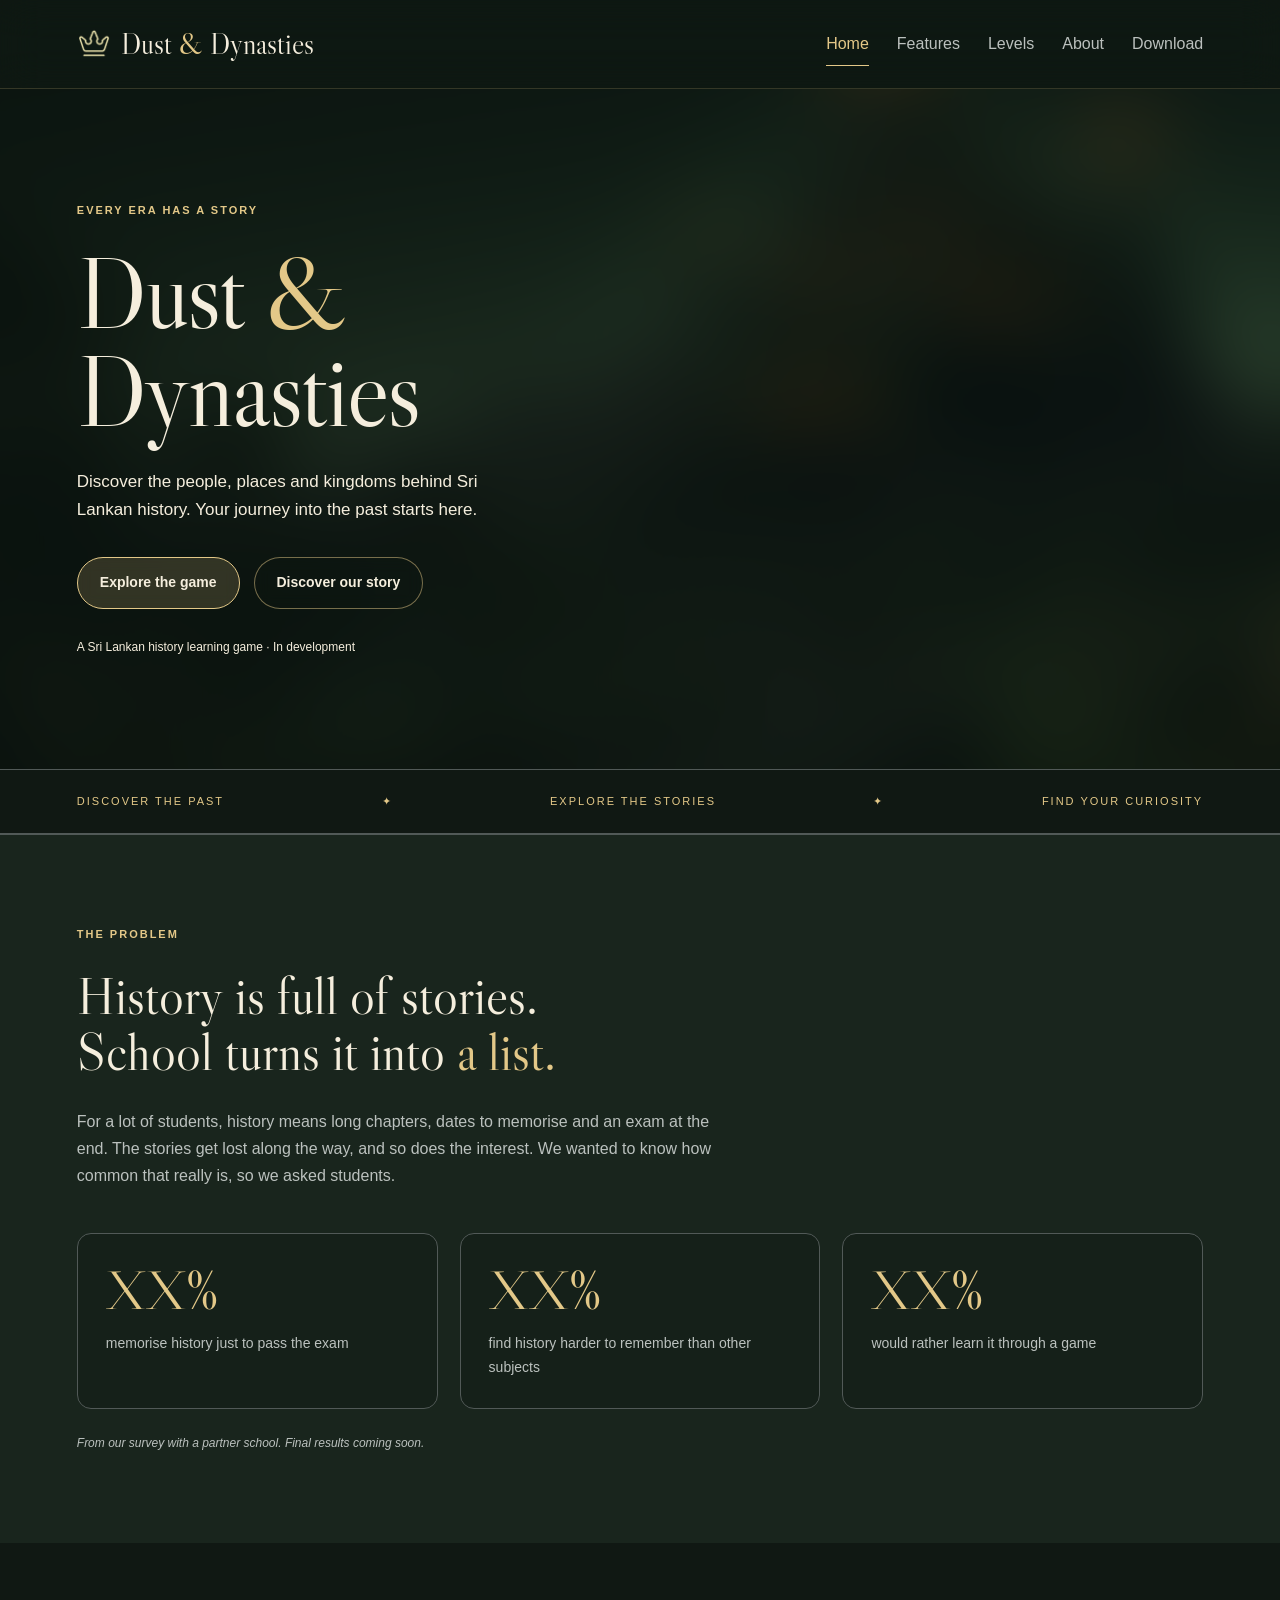
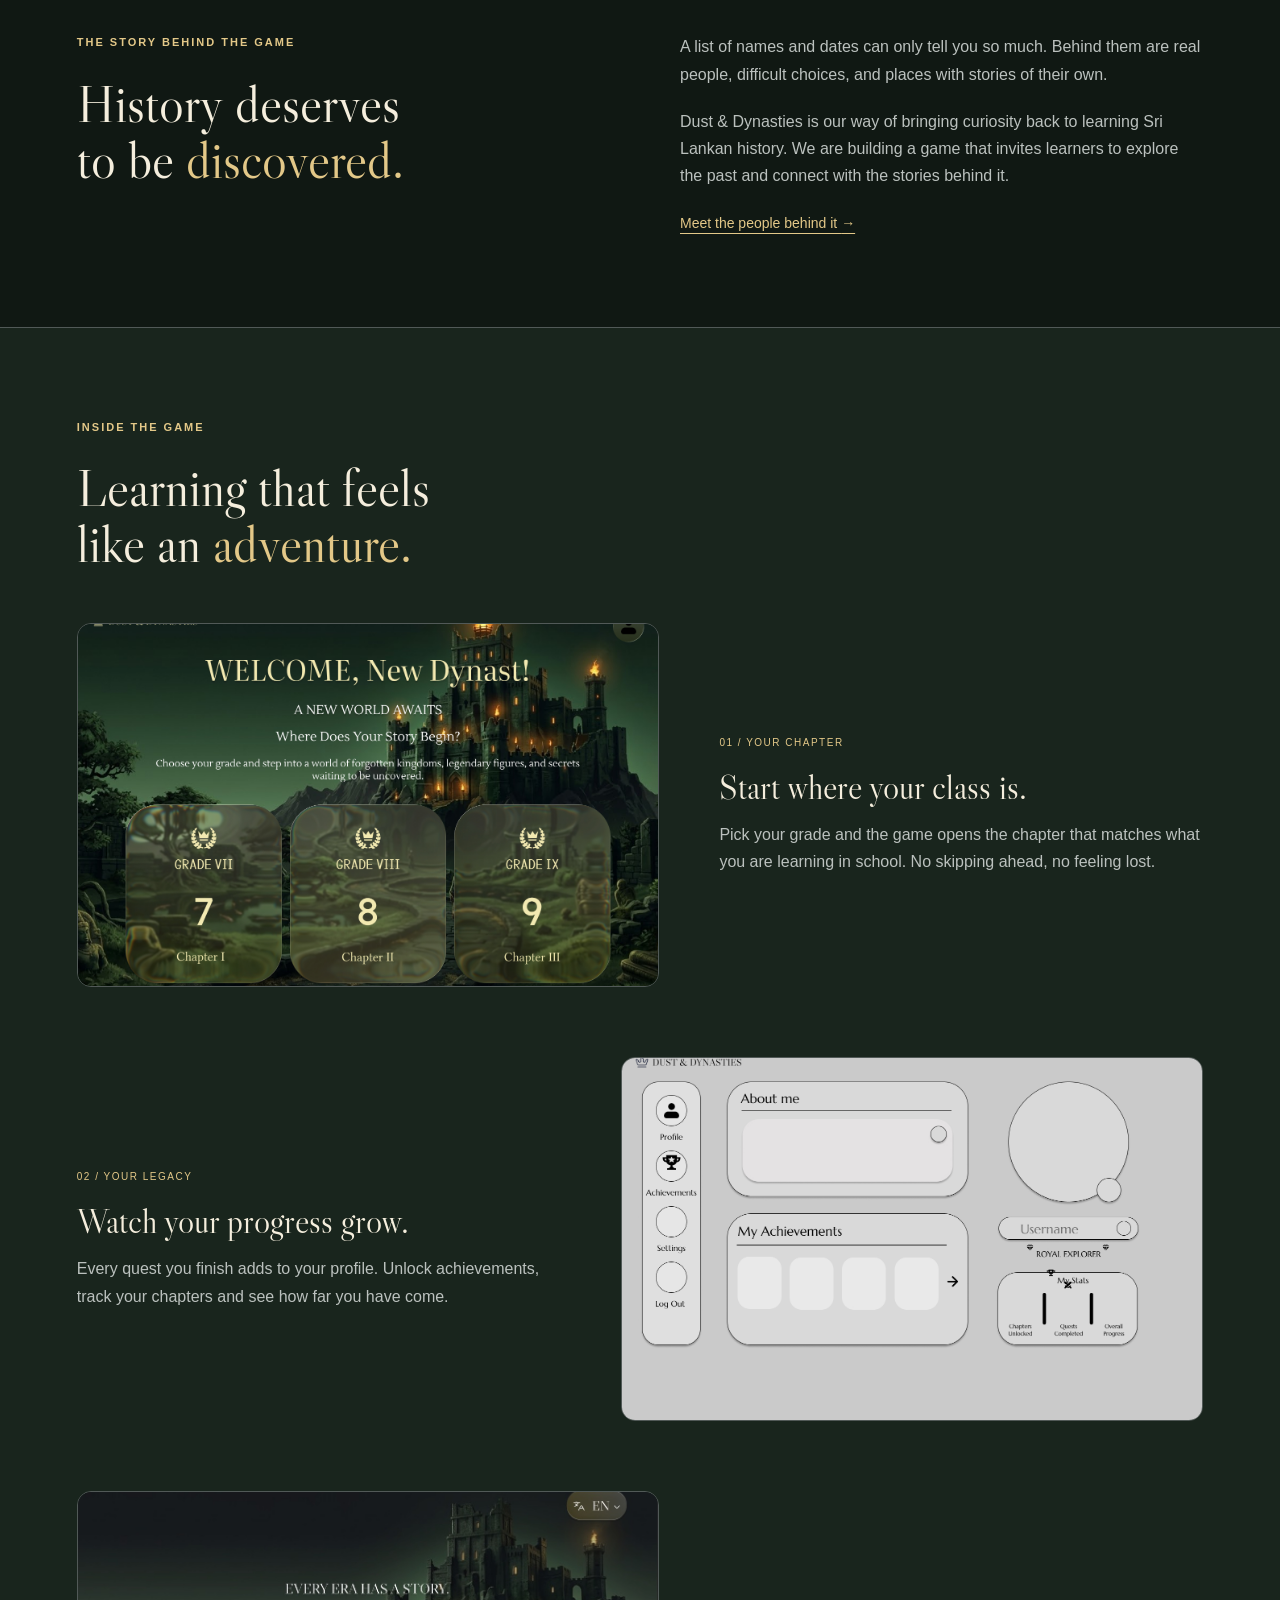
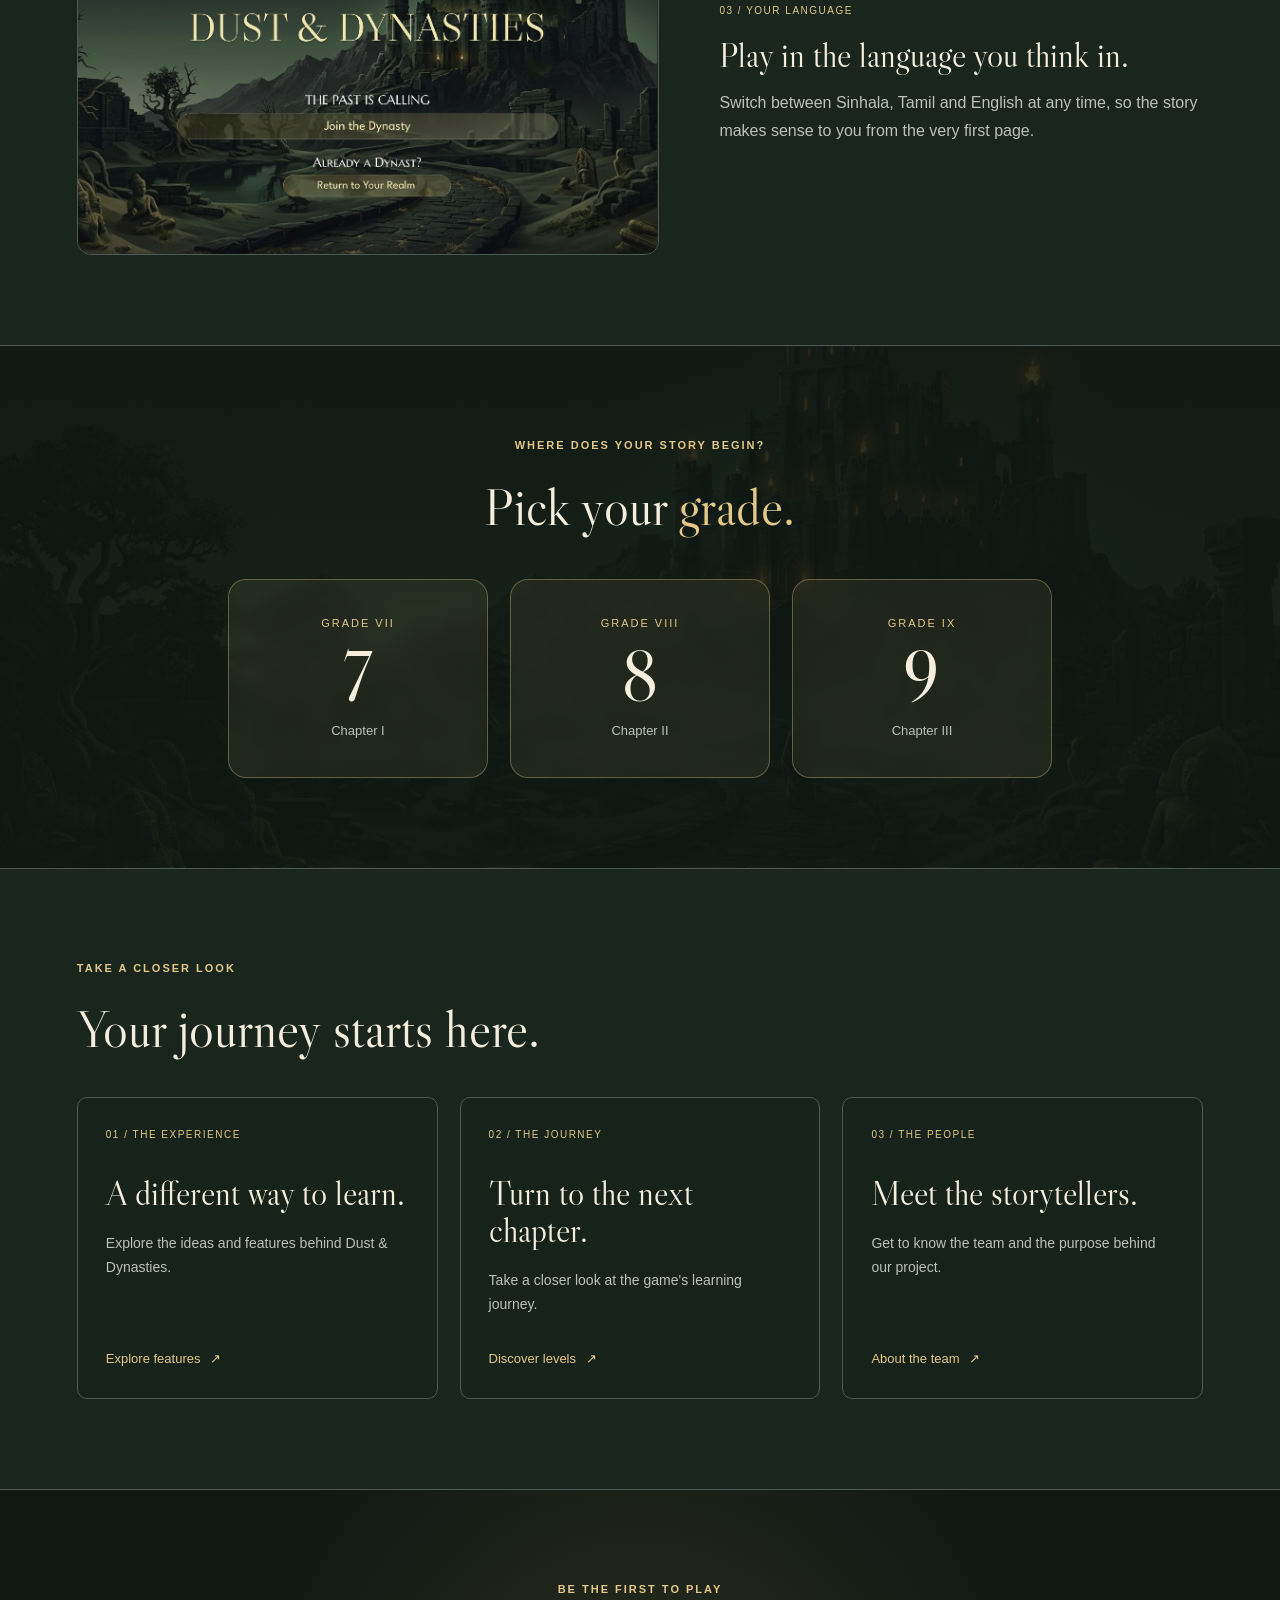
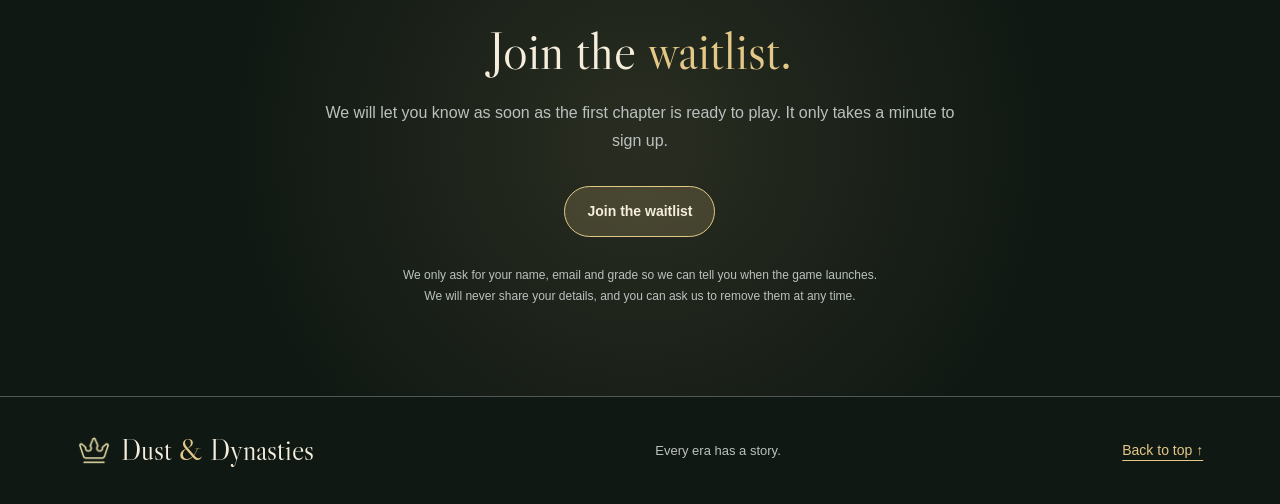
==== commit 49470b51: "added waitlist section and card glow" ====
--- a/index.html
+++ b/index.html
@@ -6,8 +6,8 @@
     <meta name="description" content="Discover Dust &amp; Dynasties, a Sri Lankan history learning game. Explore the idea, its features, and the team behind it.">
     <title>Dust &amp; Dynasties | Every era has a story</title>
     <link rel="icon" type="image/png" href="images/logo.png">
-    <link rel="stylesheet" href="css/style.css?v=12">
-    <script src="js/script.js?v=12" defer></script>
+    <link rel="stylesheet" href="css/style.css?v=13">
+    <script src="js/script.js?v=13" defer></script>
 </head>
 <body>
     <a class="skip-link" href="#main-content">Skip to content</a>
@@ -132,7 +132,7 @@
 
                     <article class="feature reveal">
                         <div class="feature-img">
-                            <img src="images/screen-profile.png" alt="Player profile screen showing achievements and progress stats">
+                            <img src="images/screen-profile.png" alt="Welcome back screen where players continue their journey">
                         </div>
                         <div class="feature-copy">
                             <span class="card-number">02 / YOUR LEGACY</span>
@@ -221,6 +221,19 @@
                             <span aria-hidden="true">&#8599;</span>
                         </span>
                     </a>
+                </div>
+            </div>
+        </section>
+        <section class="section waitlist-section" id="waitlist">
+            <div class="container">
+                <div class="waitlist-box reveal">
+                    <p class="eyebrow">Be the first to play</p>
+                    <h2>Join the <span>waitlist.</span></h2>
+                    <p class="waitlist-text">We will let you know as soon as the first chapter is ready to play. It only takes a minute to sign up.</p>
+
+                    <a class="button button-primary button-glow" href="#" target="_blank" rel="noopener">Join the waitlist</a>
+
+                    <p class="privacy-note">We only ask for your name, email and grade so we can tell you when the game launches. We will never share your details, and you can ask us to remove them at any time.</p>
                 </div>
             </div>
         </section>
--- a/css/style.css
+++ b/css/style.css
@@ -486,6 +486,17 @@
     background-color: rgba(227, 200, 136, 0.08);
     -webkit-backdrop-filter: blur(8px);
     backdrop-filter: blur(8px);
+    transition:
+        transform 0.3s ease,
+        border-color 0.3s ease,
+        background-color 0.3s ease,
+        box-shadow 0.3s ease;
+}
+
+.grade-card:hover, .grade-card:focus-visible {
+    border-color: var(--gold);
+    background-color: rgba(227, 200, 136, 0.14);
+    box-shadow: 0 0 30px rgba(227, 200, 136, 0.25);
 }
 
 .grade-label {
@@ -504,6 +515,49 @@
 .grade-chapter {
     color: var(--muted);
     font-size: 13px;
+}
+
+.waitlist-section {
+    background:
+        radial-gradient(
+            circle at center,
+            rgba(227, 200, 136, 0.12),
+            transparent 60%
+        ),
+        var(--background);
+    border-top: 1px solid var(--border);
+}
+
+.waitlist-box {
+    max-width: 640px;
+    margin: 0 auto;
+    text-align: center;
+}
+
+.waitlist-text {
+    color: var(--muted);
+    margin: 20px 0 32px;
+}
+
+.button-glow {
+    animation: glow 2.5s ease-in-out infinite;
+}
+
+@keyframes glow {
+    0%, 100% {
+        box-shadow: 0 0 0 rgba(227, 200, 136, 0);
+    }
+
+    50% {
+        box-shadow: 0 0 24px rgba(227, 200, 136, 0.45);
+    }
+}
+
+.privacy-note {
+    max-width: 480px;
+    margin: 28px auto 0;
+    color: var(--muted);
+    font-size: 12px;
 }
 
 .explore-section {
@@ -631,6 +685,10 @@
 
     .feature:hover .feature-img img {
         transform: scale(1.04);
+    }
+
+    .grade-card:hover {
+        transform: translateY(-6px);
     }
 }
 
@@ -814,6 +872,10 @@
         width: 100%;
         max-width: 320px;
     }
+
+    .waitlist-box .button {
+        display: block;
+    }
 }
 
 @media (prefers-reduced-motion: reduce) {
@@ -834,7 +896,7 @@
         transform: none;
     }
 
-    .feature:hover .feature-img img {
+    .feature:hover .feature-img img, .grade-card:hover {
         transform: none;
     }
 }
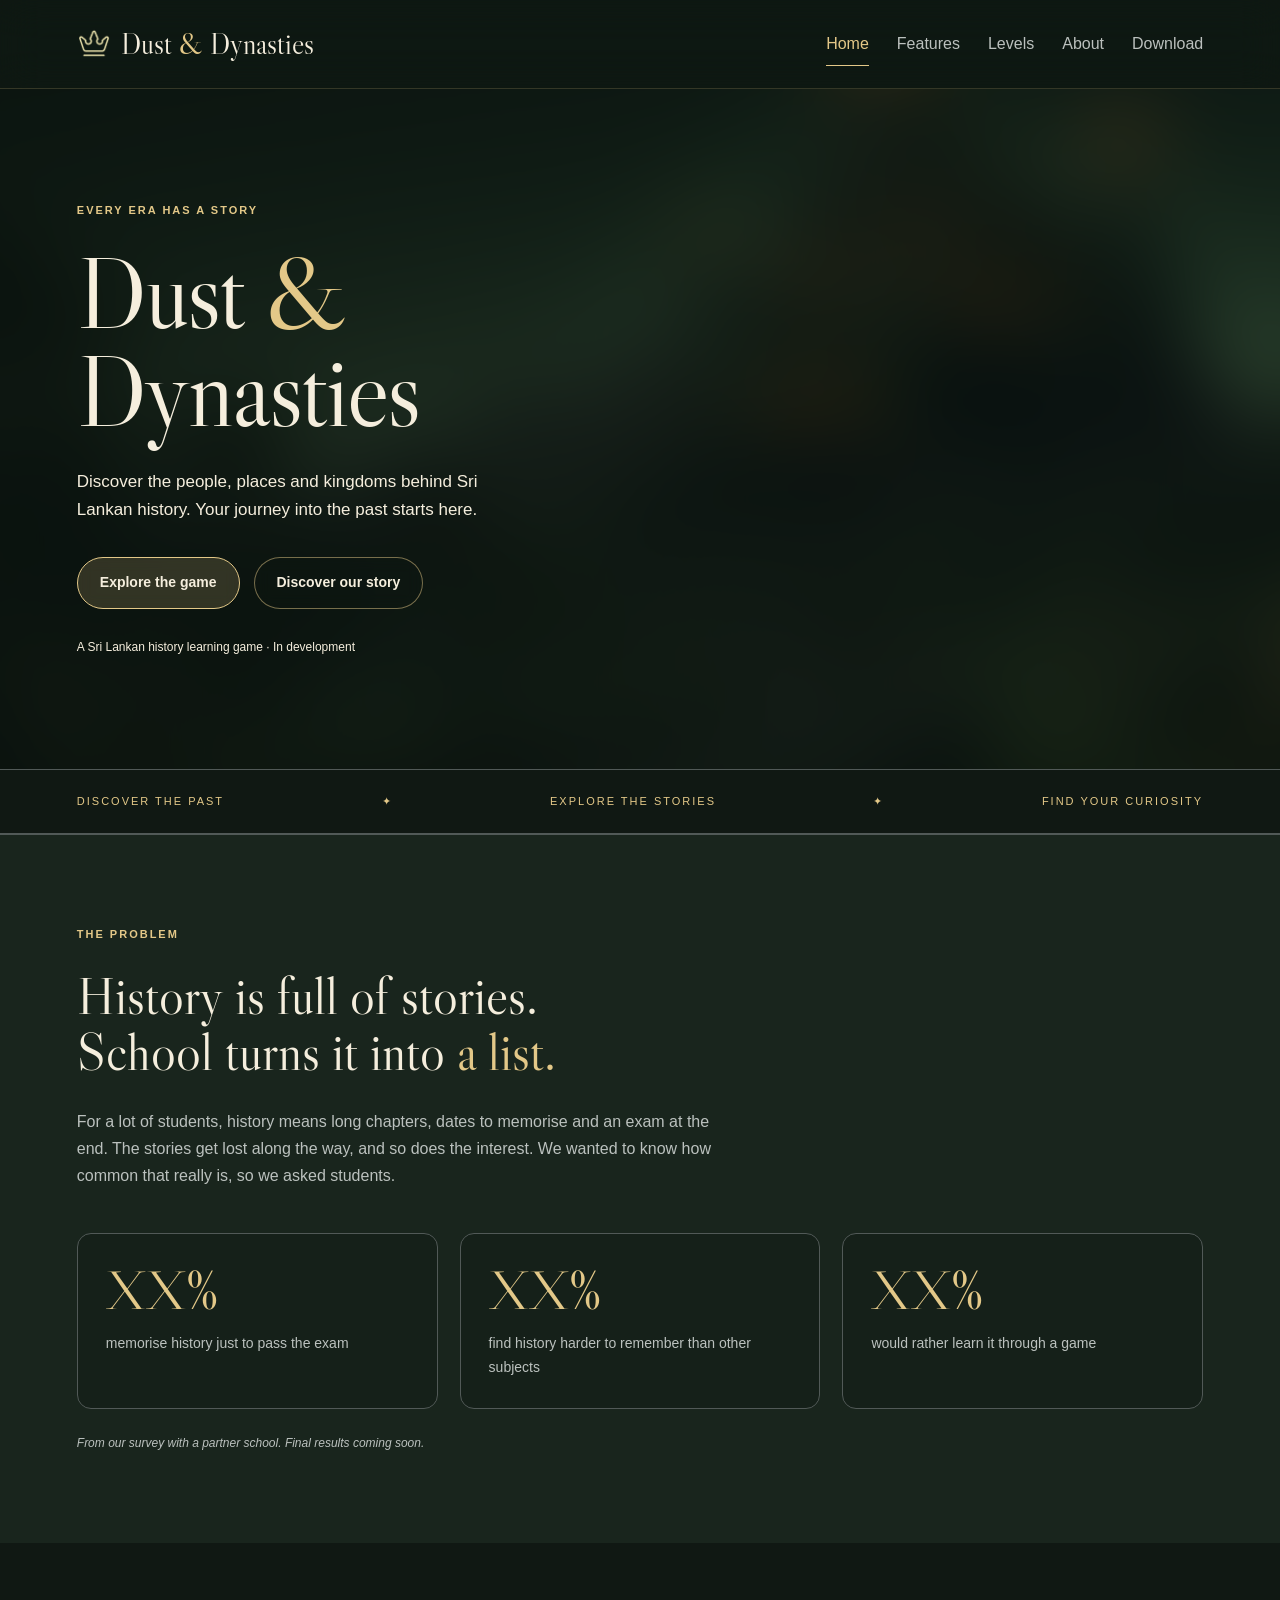
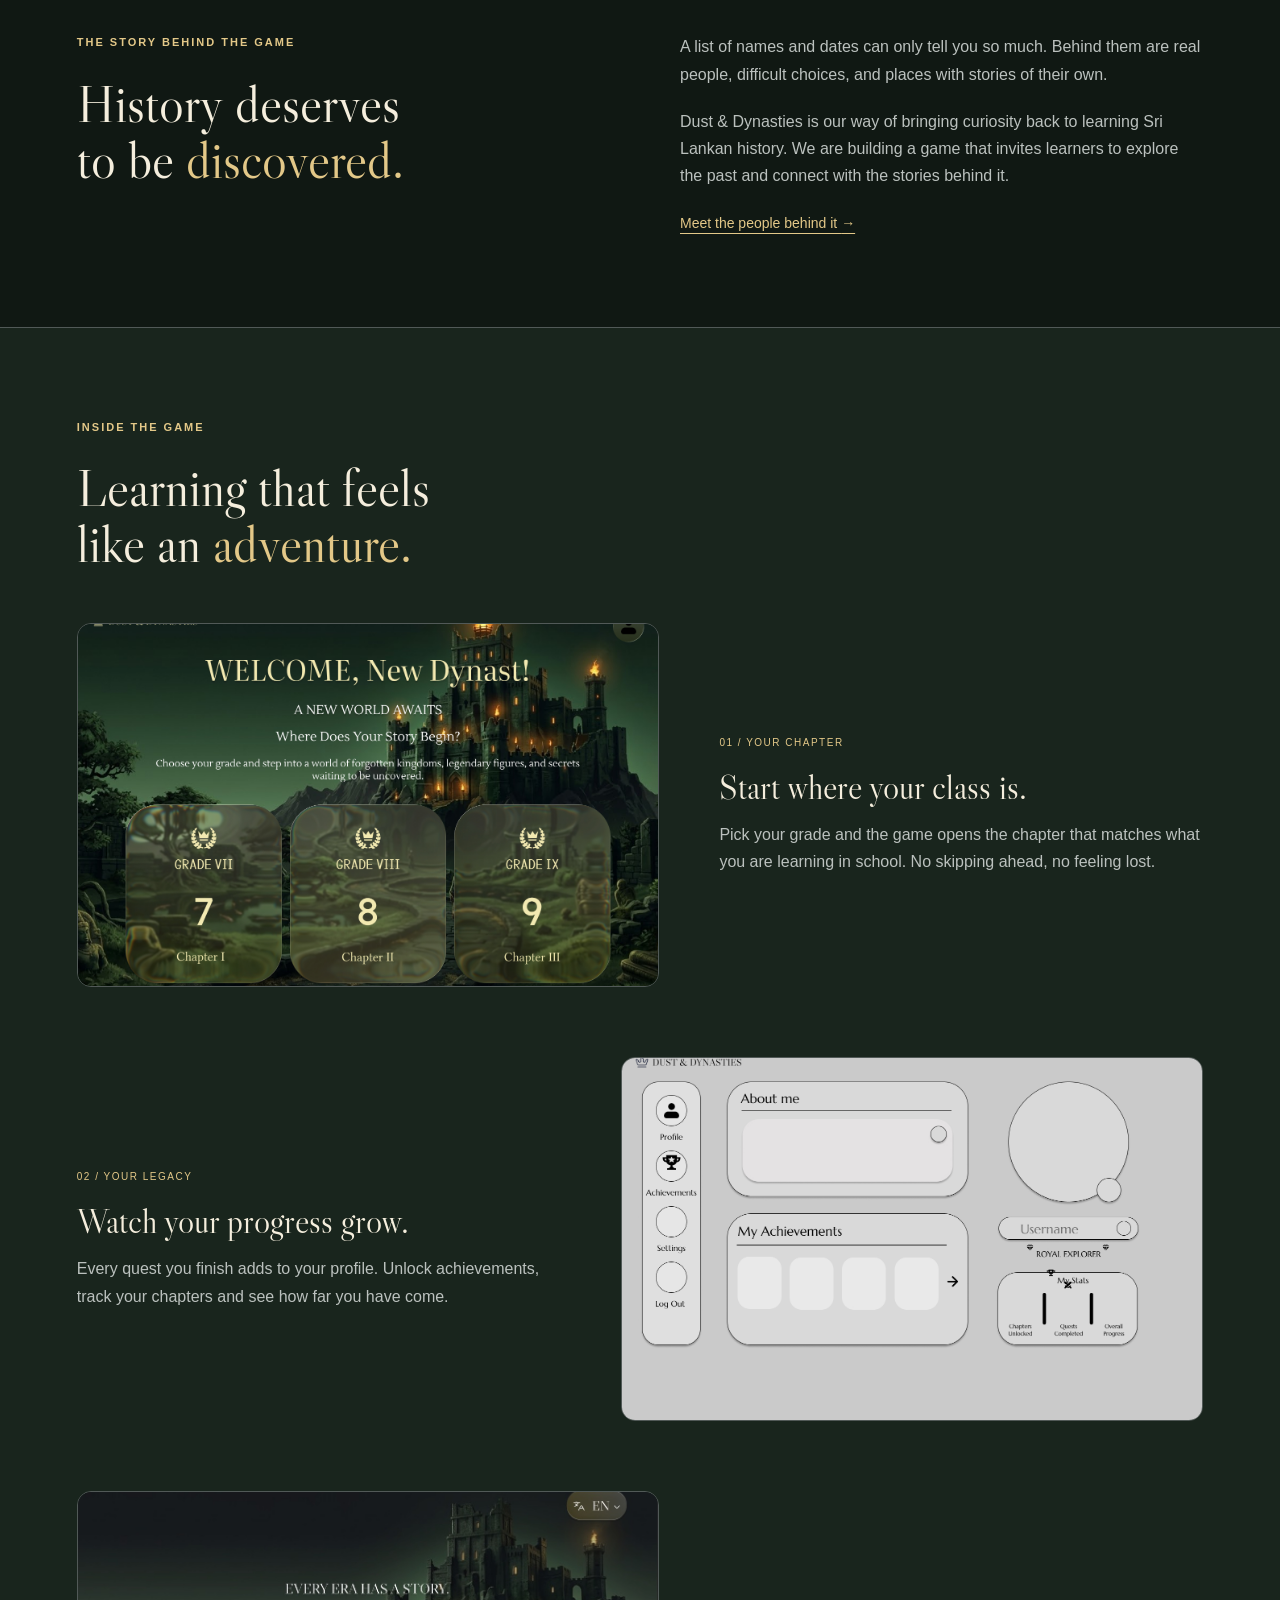
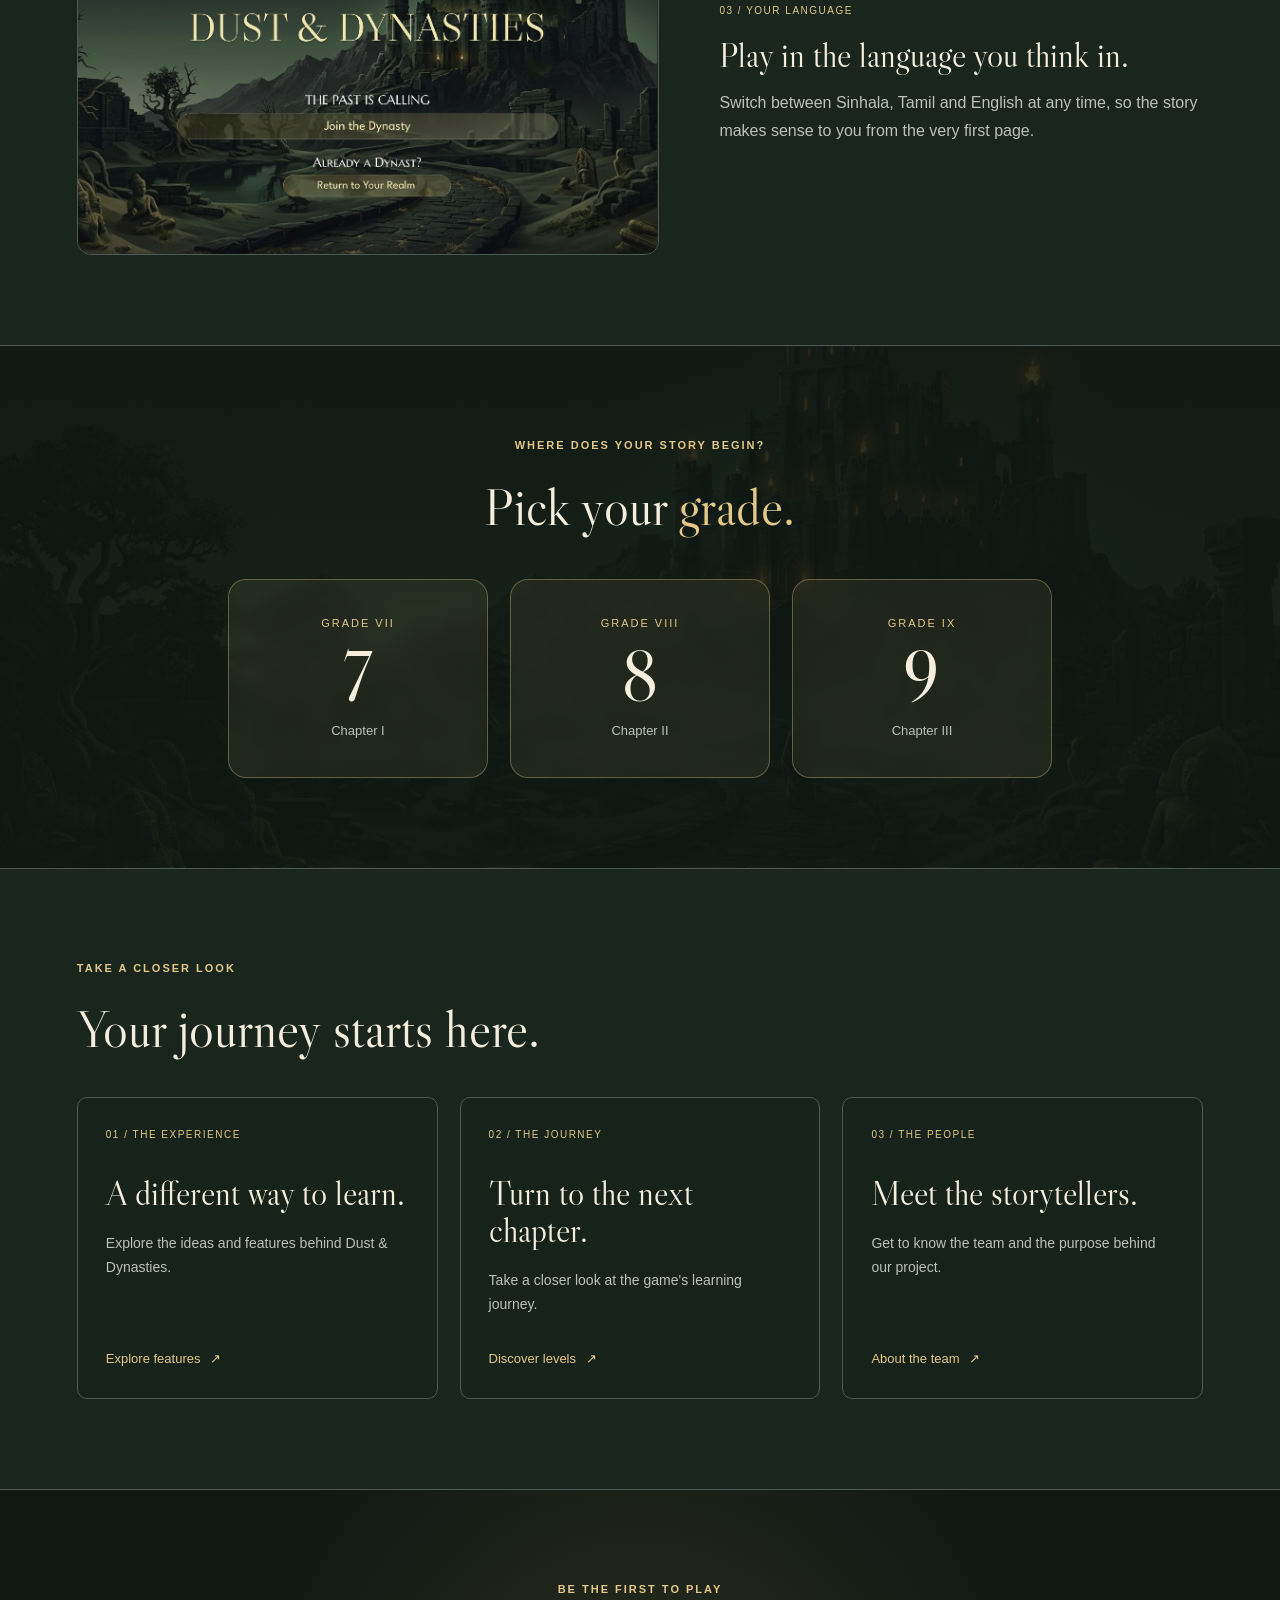
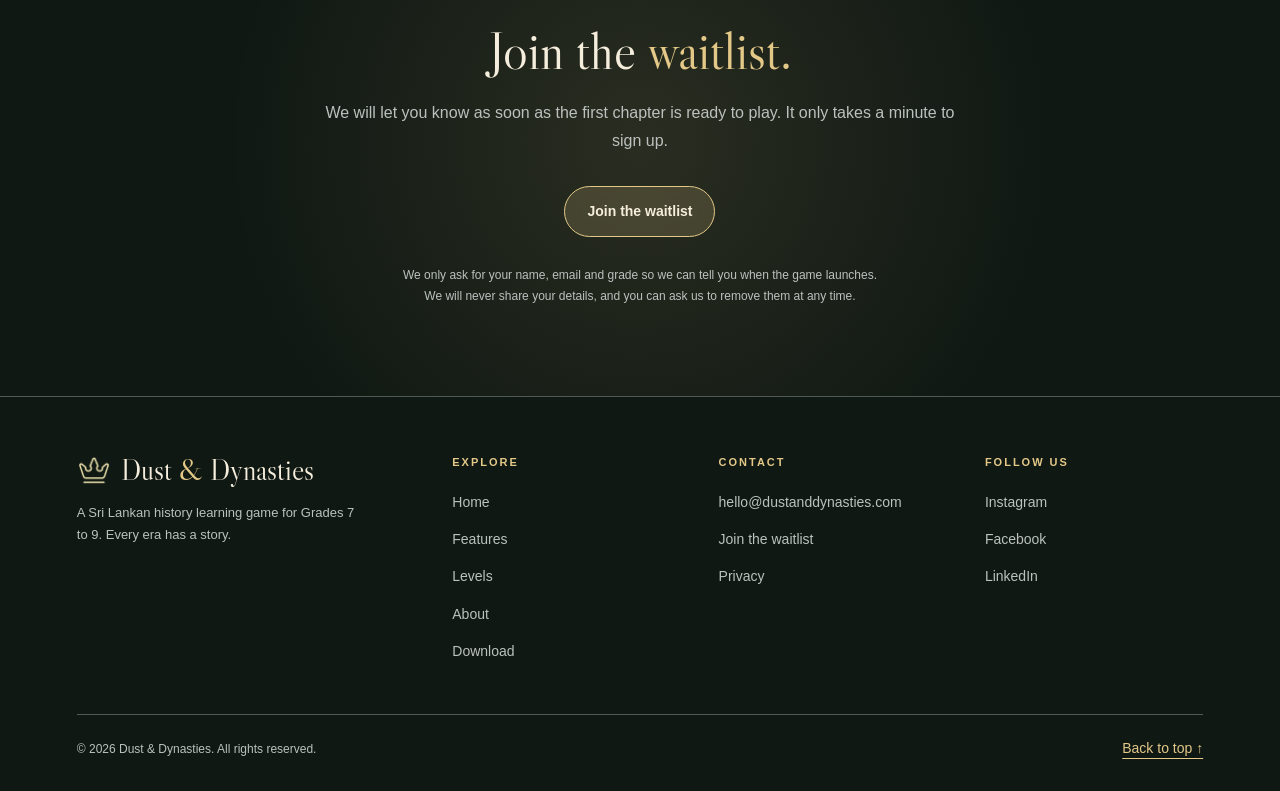
==== commit caccf871: "added footer, contacts and seo tags" ====
--- a/index.html
+++ b/index.html
@@ -6,8 +6,14 @@
     <meta name="description" content="Discover Dust &amp; Dynasties, a Sri Lankan history learning game. Explore the idea, its features, and the team behind it.">
     <title>Dust &amp; Dynasties | Every era has a story</title>
     <link rel="icon" type="image/png" href="images/logo.png">
-    <link rel="stylesheet" href="css/style.css?v=13">
-    <script src="js/script.js?v=13" defer></script>
+    <meta name="theme-color" content="#101813">
+    <meta property="og:title" content="Dust &amp; Dynasties | Every era has a story">
+    <meta property="og:description" content="A Sri Lankan history learning game for Grades 7 to 9. Join the waitlist and be the first to play.">
+    <meta property="og:image" content="https://anjuuu999.github.io/history-learning-app/images/social-preview.png">
+    <meta property="og:type" content="website">
+    <meta name="twitter:card" content="summary_large_image">
+    <link rel="stylesheet" href="css/style.css?v=14">
+    <script src="js/script.js?v=14" defer></script>
 </head>
 <body>
     <a class="skip-link" href="#main-content">Skip to content</a>
@@ -240,12 +246,47 @@
     </main>
 
     <footer class="site-footer">
-        <div class="container footer-content">
-            <a class="logo" href="index.html">
-                <img class="logo-img" src="images/logo.png" alt="">
-                <span class="logo-text">Dust <span>&amp;</span> Dynasties</span>
-            </a>
-            <p>Every era has a story.</p>
+        <div class="container footer-grid">
+            <div class="footer-brand">
+                <a class="logo" href="index.html">
+                    <img class="logo-img" src="images/logo.png" alt="">
+                    <span class="logo-text">Dust <span>&amp;</span> Dynasties</span>
+                </a>
+                <p>A Sri Lankan history learning game for Grades 7 to 9. Every era has a story.</p>
+            </div>
+
+            <div class="footer-col">
+                <h4>Explore</h4>
+                <ul>
+                    <li><a href="index.html">Home</a></li>
+                    <li><a href="features.html">Features</a></li>
+                    <li><a href="levels.html">Levels</a></li>
+                    <li><a href="about.html">About</a></li>
+                    <li><a href="download.html">Download</a></li>
+                </ul>
+            </div>
+
+            <div class="footer-col">
+                <h4>Contact</h4>
+                <ul>
+                    <li><a href="mailto:hello@dustanddynasties.com">hello@dustanddynasties.com</a></li>
+                    <li><a href="#waitlist">Join the waitlist</a></li>
+                    <li><a href="#waitlist">Privacy</a></li>
+                </ul>
+            </div>
+
+            <div class="footer-col">
+                <h4>Follow us</h4>
+                <ul>
+                    <li><a href="#">Instagram</a></li>
+                    <li><a href="#">Facebook</a></li>
+                    <li><a href="#">LinkedIn</a></li>
+                </ul>
+            </div>
+        </div>
+
+        <div class="container footer-bottom">
+            <p>&copy; 2026 Dust &amp; Dynasties. All rights reserved.</p>
             <a class="text-link" href="#main-content">Back to top &#8593;</a>
         </div>
     </footer>
--- a/css/style.css
+++ b/css/style.css
@@ -626,17 +626,70 @@
     border-top: 1px solid var(--border);
 }
 
-.footer-content {
-    display: flex;
+.footer-grid {
+    display: flex;
+    justify-content: space-between;
+    gap: 48px;
+    padding: 56px 0 40px;
+}
+
+.footer-brand {
+    flex: 1.5;
+    min-width: 0;
+}
+
+.footer-brand p {
+    max-width: 280px;
+    margin-top: 14px;
+    color: var(--muted);
+    font-size: 13px;
+}
+
+.footer-col {
+    flex: 1;
+    min-width: 0;
+}
+
+.footer-col h4 {
+    color: var(--gold);
+    font-size: 11px;
+    letter-spacing: 2px;
+    text-transform: uppercase;
+    margin-bottom: 16px;
+}
+
+.footer-col ul {
+    list-style: none;
+}
+
+.footer-col li {
+    margin-bottom: 10px;
+}
+
+.footer-col a {
+    color: var(--muted);
+    font-size: 14px;
+    text-decoration: none;
+    overflow-wrap: anywhere;
+    transition: color 0.2s ease;
+}
+
+.footer-col a:hover {
+    color: var(--gold);
+}
+
+.footer-bottom {
+    display: flex;
+    justify-content: space-between;
     align-items: center;
-    justify-content: space-between;
-    gap: 24px;
-    padding: 36px 0;
-}
-
-.footer-content p {
-    color: var(--muted);
-    font-size: 13px;
+    gap: 16px;
+    padding: 22px 0 30px;
+    border-top: 1px solid var(--border);
+}
+
+.footer-bottom p {
+    color: var(--muted);
+    font-size: 12px;
 }
 
 .can-reveal .reveal {
@@ -719,6 +772,14 @@
 
     .stat-number {
         font-size: 46px;
+    }
+
+    .footer-grid {
+        flex-wrap: wrap;
+    }
+
+    .footer-brand {
+        flex-basis: 100%;
     }
 }
 
@@ -840,7 +901,13 @@
         flex-basis: auto;
     }
 
-    .footer-content {
+    .footer-grid {
+        flex-direction: column;
+        gap: 32px;
+        padding: 44px 0 28px;
+    }
+
+    .footer-bottom {
         flex-direction: column;
         align-items: flex-start;
     }
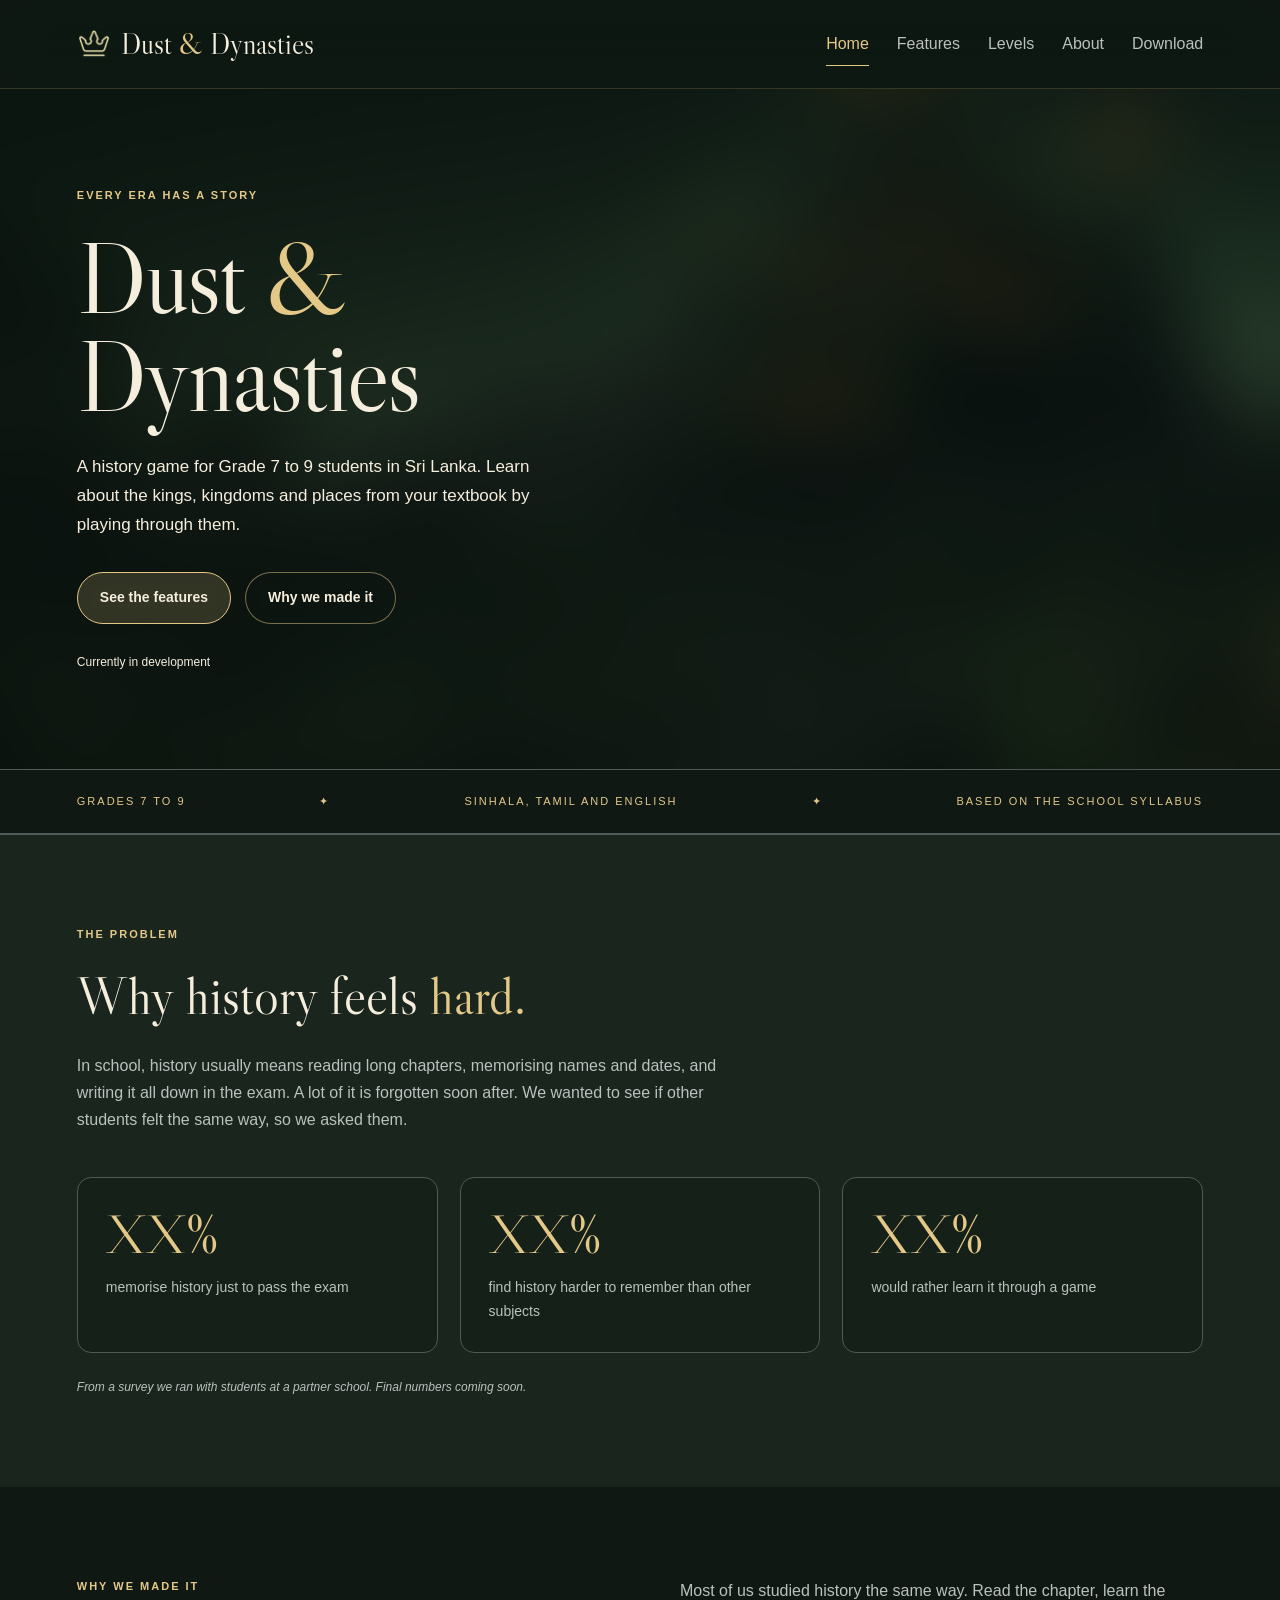
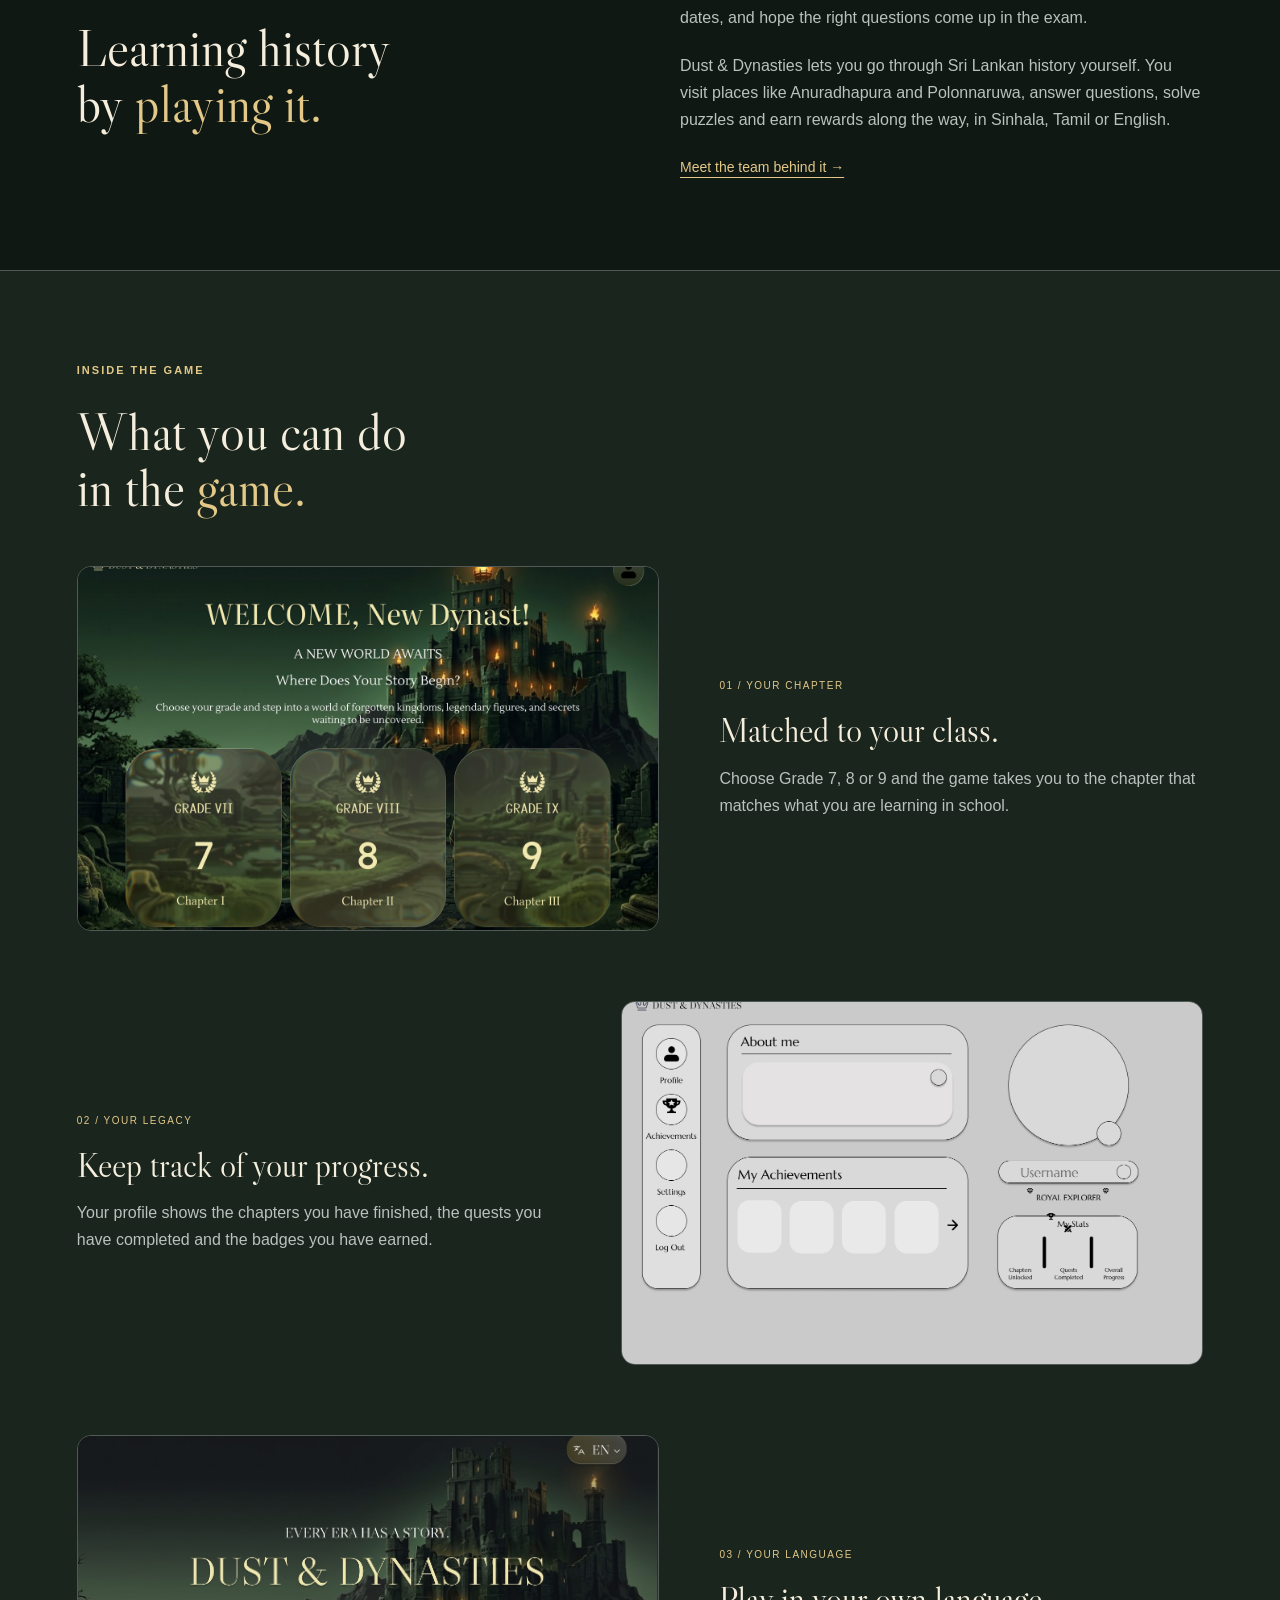
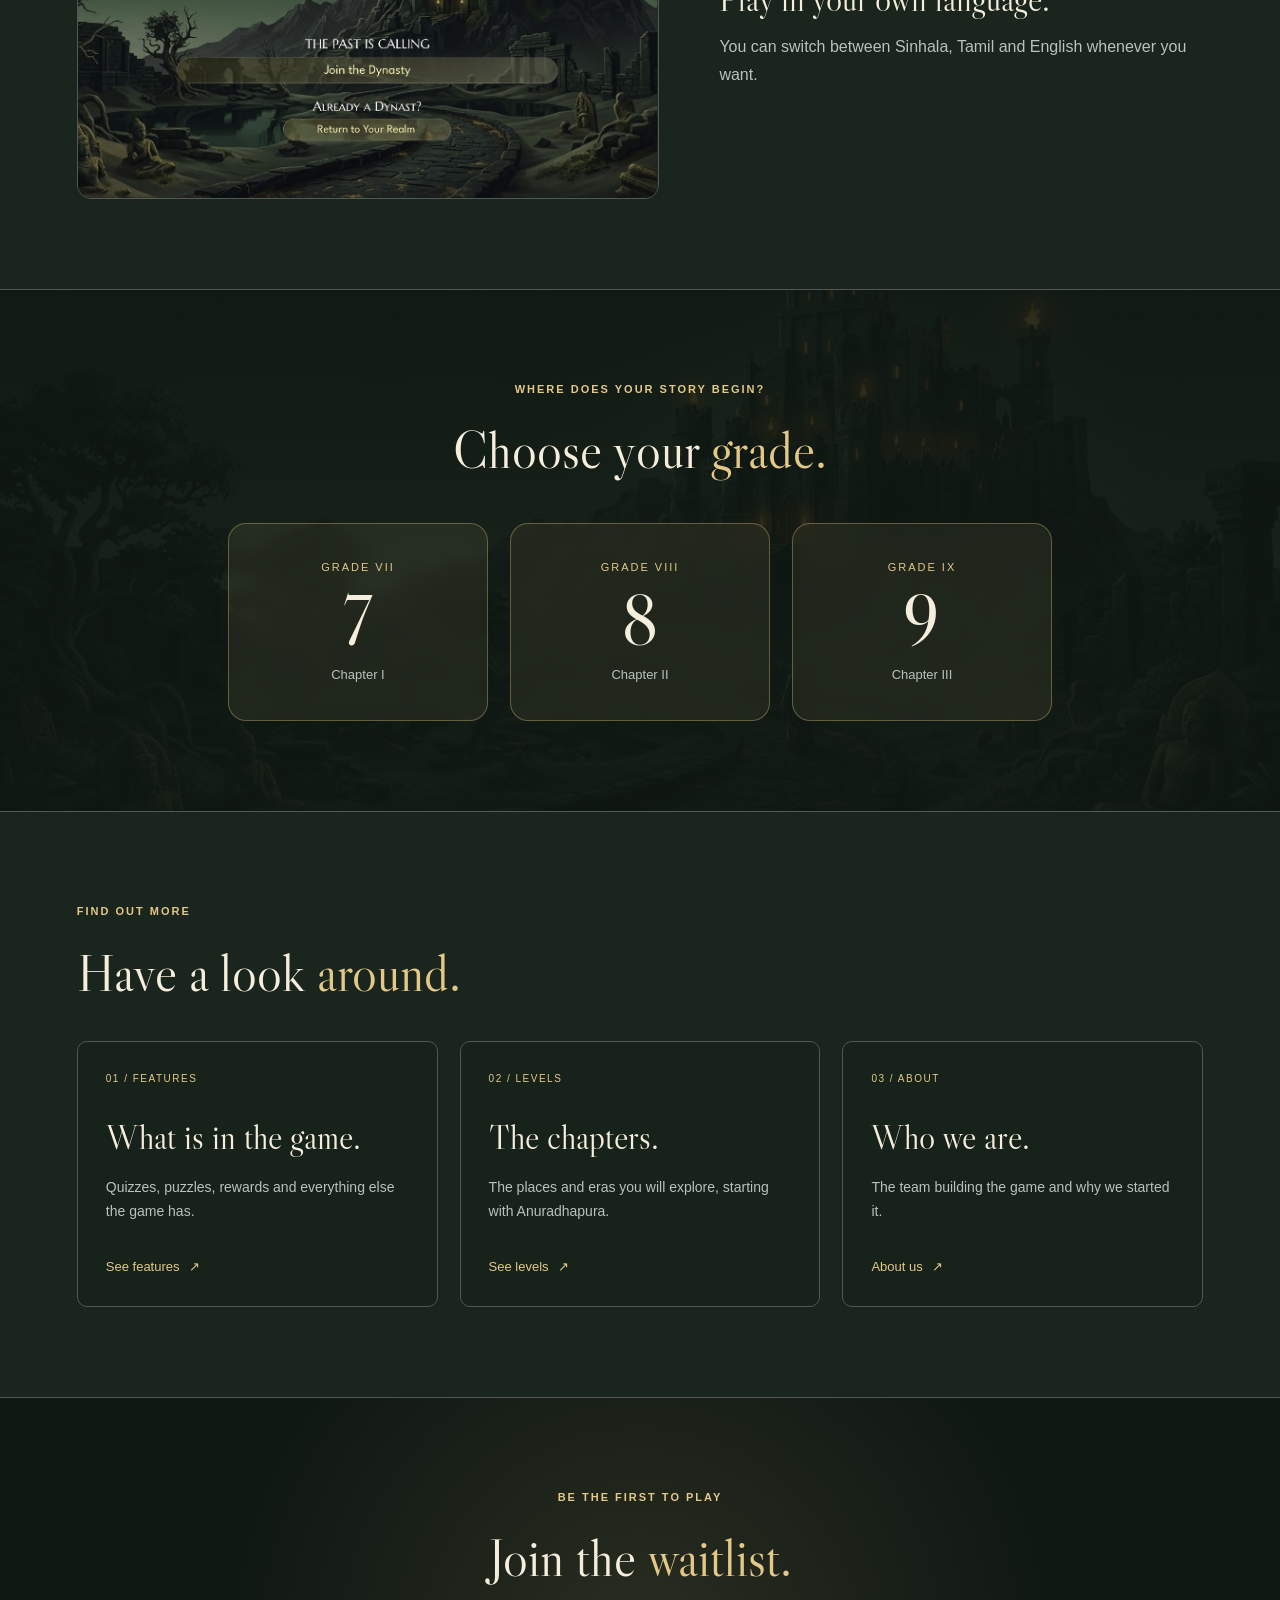
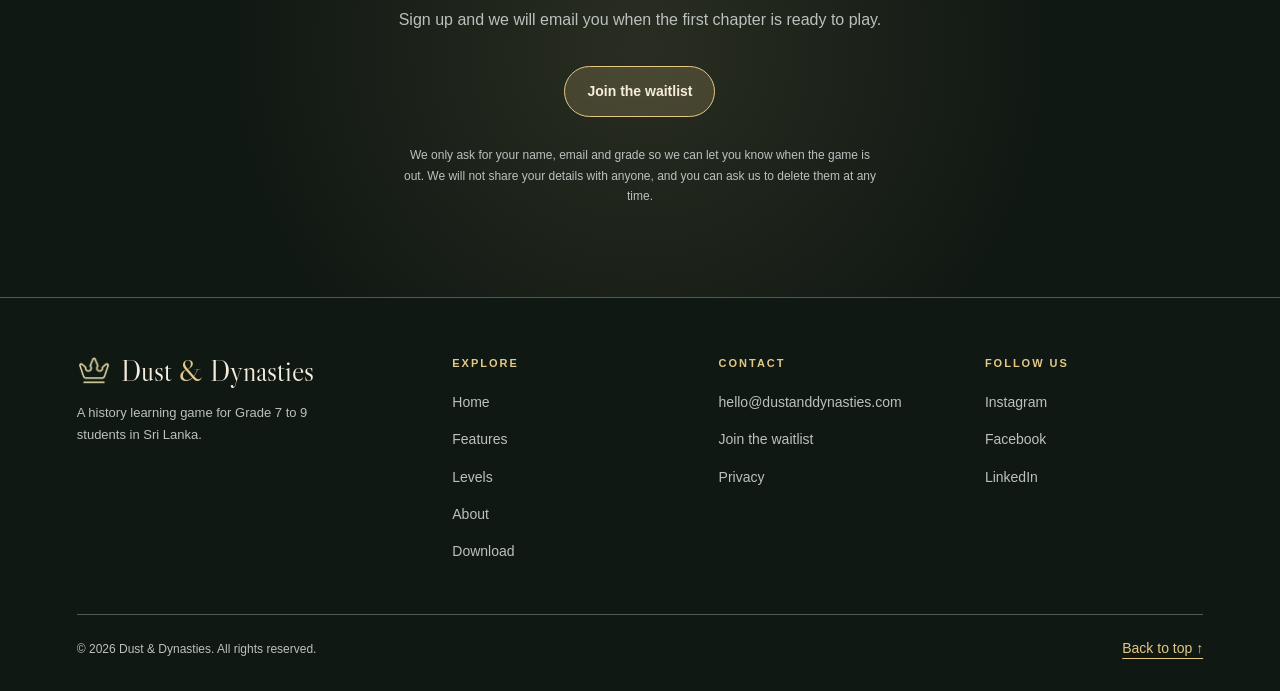
==== commit b39da619: "text adjusts" ====
--- a/index.html
+++ b/index.html
@@ -3,12 +3,12 @@
 <head>
     <meta charset="UTF-8">
     <meta name="viewport" content="width=device-width, initial-scale=1.0">
-    <meta name="description" content="Discover Dust &amp; Dynasties, a Sri Lankan history learning game. Explore the idea, its features, and the team behind it.">
+    <meta name="description" content="Dust &amp; Dynasties is a Sri Lankan history game for Grade 7 to 9 students. Play through the chapters you learn in class, in Sinhala, Tamil or English.">
     <title>Dust &amp; Dynasties | Every era has a story</title>
     <link rel="icon" type="image/png" href="images/logo.png">
     <meta name="theme-color" content="#101813">
     <meta property="og:title" content="Dust &amp; Dynasties | Every era has a story">
-    <meta property="og:description" content="A Sri Lankan history learning game for Grades 7 to 9. Join the waitlist and be the first to play.">
+    <meta property="og:description" content="A Sri Lankan history game for Grade 7 to 9 students. Join the waitlist to hear when it launches.">
     <meta property="og:image" content="https://anjuuu999.github.io/history-learning-app/images/social-preview.png">
     <meta property="og:type" content="website">
     <meta name="twitter:card" content="summary_large_image">
@@ -45,25 +45,25 @@
 
                     <h1>Dust <span>&amp;</span><br>Dynasties</h1>
 
-                    <p class="intro-text">Discover the people, places and kingdoms behind Sri Lankan history. Your journey into the past starts here.</p>
+                    <p class="intro-text">A history game for Grade 7 to 9 students in Sri Lanka. Learn about the kings, kingdoms and places from your textbook by playing through them.</p>
 
                     <div class="button-group">
-                        <a class="button button-primary" href="features.html">Explore the game</a>
-                        <a class="button button-secondary" href="#the-story">Discover our story</a>
-                    </div>
-
-                    <p class="intro-note">A Sri Lankan history learning game · In development</p>
+                        <a class="button button-primary" href="features.html">See the features</a>
+                        <a class="button button-secondary" href="#the-story">Why we made it</a>
+                    </div>
+
+                    <p class="intro-note">Currently in development</p>
                 </div>
             </div>
         </section>
 
         <div class="chapter-strip">
             <div class="container strip-content">
-                <span>Discover the past</span>
+                <span>Grades 7 to 9</span>
                 <span aria-hidden="true">✦</span>
-                <span>Explore the stories</span>
+                <span>Sinhala, Tamil and English</span>
                 <span aria-hidden="true">✦</span>
-                <span>Find your curiosity</span>
+                <span>Based on the school syllabus</span>
             </div>
         </div>
 
@@ -71,10 +71,10 @@
             <div class="container">
                 <div class="reveal">
                     <p class="eyebrow">The problem</p>
-                    <h2>History is full of stories.<br>School turns it into <span>a list.</span></h2>
-                </div>
-
-                <p class="problem-text reveal">For a lot of students, history means long chapters, dates to memorise and an exam at the end. The stories get lost along the way, and so does the interest. We wanted to know how common that really is, so we asked students.</p>
+                    <h2>Why history feels <span>hard.</span></h2>
+                </div>
+
+                <p class="problem-text reveal">In school, history usually means reading long chapters, memorising names and dates, and writing it all down in the exam. A lot of it is forgotten soon after. We wanted to see if other students felt the same way, so we asked them.</p>
 
                 <div class="stat-row">
                     <div class="stat-card reveal">
@@ -93,24 +93,24 @@
                     </div>
                 </div>
 
-                <p class="stat-note reveal">From our survey with a partner school. Final results coming soon.</p>
+                <p class="stat-note reveal">From a survey we ran with students at a partner school. Final numbers coming soon.</p>
             </div>
         </section>
 
         <section class="section" id="the-story">
             <div class="container story-layout">
                 <div class="reveal">
-                    <p class="eyebrow">The story behind the game</p>
-                    <h2>History deserves<br>to be <span>discovered.</span></h2>
+                    <p class="eyebrow">Why we made it</p>
+                    <h2>Learning history<br>by <span>playing it.</span></h2>
                 </div>
 
                 <div class="story-copy reveal">
-                    <p>A list of names and dates can only tell you so much. Behind them are real people, difficult choices, and places with stories of their own.</p>
-
-                    <p>Dust &amp; Dynasties is our way of bringing curiosity back to learning Sri Lankan history. We are building a game that invites learners to explore the past and connect with the stories behind it.</p>
+                    <p>Most of us studied history the same way. Read the chapter, learn the dates, and hope the right questions come up in the exam.</p>
+
+                    <p>Dust &amp; Dynasties lets you go through Sri Lankan history yourself. You visit places like Anuradhapura and Polonnaruwa, answer questions, solve puzzles and earn rewards along the way, in Sinhala, Tamil or English.</p>
 
                     <a class="text-link" href="about.html">
-                        Meet the people behind it
+                        Meet the team behind it
                         <span aria-hidden="true">&#8594;</span>
                     </a>
                 </div>
@@ -121,7 +121,7 @@
             <div class="container">
                 <div class="reveal">
                     <p class="eyebrow">Inside the game</p>
-                    <h2>Learning that feels<br>like an <span>adventure.</span></h2>
+                    <h2>What you can do<br>in the <span>game.</span></h2>
                 </div>
 
                 <div class="feature-list">
@@ -131,8 +131,8 @@
                         </div>
                         <div class="feature-copy">
                             <span class="card-number">01 / YOUR CHAPTER</span>
-                            <h3>Start where your class is.</h3>
-                            <p>Pick your grade and the game opens the chapter that matches what you are learning in school. No skipping ahead, no feeling lost.</p>
+                            <h3>Matched to your class.</h3>
+                            <p>Choose Grade 7, 8 or 9 and the game takes you to the chapter that matches what you are learning in school.</p>
                         </div>
                     </article>
 
@@ -142,8 +142,8 @@
                         </div>
                         <div class="feature-copy">
                             <span class="card-number">02 / YOUR LEGACY</span>
-                            <h3>Watch your progress grow.</h3>
-                            <p>Every quest you finish adds to your profile. Unlock achievements, track your chapters and see how far you have come.</p>
+                            <h3>Keep track of your progress.</h3>
+                            <p>Your profile shows the chapters you have finished, the quests you have completed and the badges you have earned.</p>
                         </div>
                     </article>
 
@@ -153,8 +153,8 @@
                         </div>
                         <div class="feature-copy">
                             <span class="card-number">03 / YOUR LANGUAGE</span>
-                            <h3>Play in the language you think in.</h3>
-                            <p>Switch between Sinhala, Tamil and English at any time, so the story makes sense to you from the very first page.</p>
+                            <h3>Play in your own language.</h3>
+                            <p>You can switch between Sinhala, Tamil and English whenever you want.</p>
                         </div>
                     </article>
                 </div>
@@ -165,7 +165,7 @@
             <div class="container">
                 <div class="center reveal">
                     <p class="eyebrow">Where does your story begin?</p>
-                    <h2>Pick your <span>grade.</span></h2>
+                    <h2>Choose your <span>grade.</span></h2>
                 </div>
 
                 <div class="grade-row">
@@ -193,37 +193,37 @@
         <section class="section explore-section">
             <div class="container">
                 <div class="reveal">
-                    <p class="eyebrow">Take a closer look</p>
-                    <h2>Your journey starts here.</h2>
+                    <p class="eyebrow">Find out more</p>
+                    <h2>Have a look <span>around.</span></h2>
                 </div>
 
                 <div class="card-row">
                     <a class="explore-card reveal" href="features.html">
-                        <span class="card-number">01 / THE EXPERIENCE</span>
-                        <h3>A different way to learn.</h3>
-                        <p>Explore the ideas and features behind Dust &amp; Dynasties.</p>
+                        <span class="card-number">01 / FEATURES</span>
+                        <h3>What is in the game.</h3>
+                        <p>Quizzes, puzzles, rewards and everything else the game has.</p>
                         <span class="card-link">
-                            Explore features
+                            See features
                             <span aria-hidden="true">&#8599;</span>
                         </span>
                     </a>
 
                     <a class="explore-card reveal" href="levels.html">
-                        <span class="card-number">02 / THE JOURNEY</span>
-                        <h3>Turn to the next chapter.</h3>
-                        <p>Take a closer look at the game's learning journey.</p>
+                        <span class="card-number">02 / LEVELS</span>
+                        <h3>The chapters.</h3>
+                        <p>The places and eras you will explore, starting with Anuradhapura.</p>
                         <span class="card-link">
-                            Discover levels
+                            See levels
                             <span aria-hidden="true">&#8599;</span>
                         </span>
                     </a>
 
                     <a class="explore-card reveal" href="about.html">
-                        <span class="card-number">03 / THE PEOPLE</span>
-                        <h3>Meet the storytellers.</h3>
-                        <p>Get to know the team and the purpose behind our project.</p>
+                        <span class="card-number">03 / ABOUT</span>
+                        <h3>Who we are.</h3>
+                        <p>The team building the game and why we started it.</p>
                         <span class="card-link">
-                            About the team
+                            About us
                             <span aria-hidden="true">&#8599;</span>
                         </span>
                     </a>
@@ -235,11 +235,11 @@
                 <div class="waitlist-box reveal">
                     <p class="eyebrow">Be the first to play</p>
                     <h2>Join the <span>waitlist.</span></h2>
-                    <p class="waitlist-text">We will let you know as soon as the first chapter is ready to play. It only takes a minute to sign up.</p>
+                    <p class="waitlist-text">Sign up and we will email you when the first chapter is ready to play.</p>
 
                     <a class="button button-primary button-glow" href="#" target="_blank" rel="noopener">Join the waitlist</a>
 
-                    <p class="privacy-note">We only ask for your name, email and grade so we can tell you when the game launches. We will never share your details, and you can ask us to remove them at any time.</p>
+                    <p class="privacy-note">We only ask for your name, email and grade so we can let you know when the game is out. We will not share your details with anyone, and you can ask us to delete them at any time.</p>
                 </div>
             </div>
         </section>
@@ -252,7 +252,7 @@
                     <img class="logo-img" src="images/logo.png" alt="">
                     <span class="logo-text">Dust <span>&amp;</span> Dynasties</span>
                 </a>
-                <p>A Sri Lankan history learning game for Grades 7 to 9. Every era has a story.</p>
+                <p>A history learning game for Grade 7 to 9 students in Sri Lanka.</p>
             </div>
 
             <div class="footer-col">
